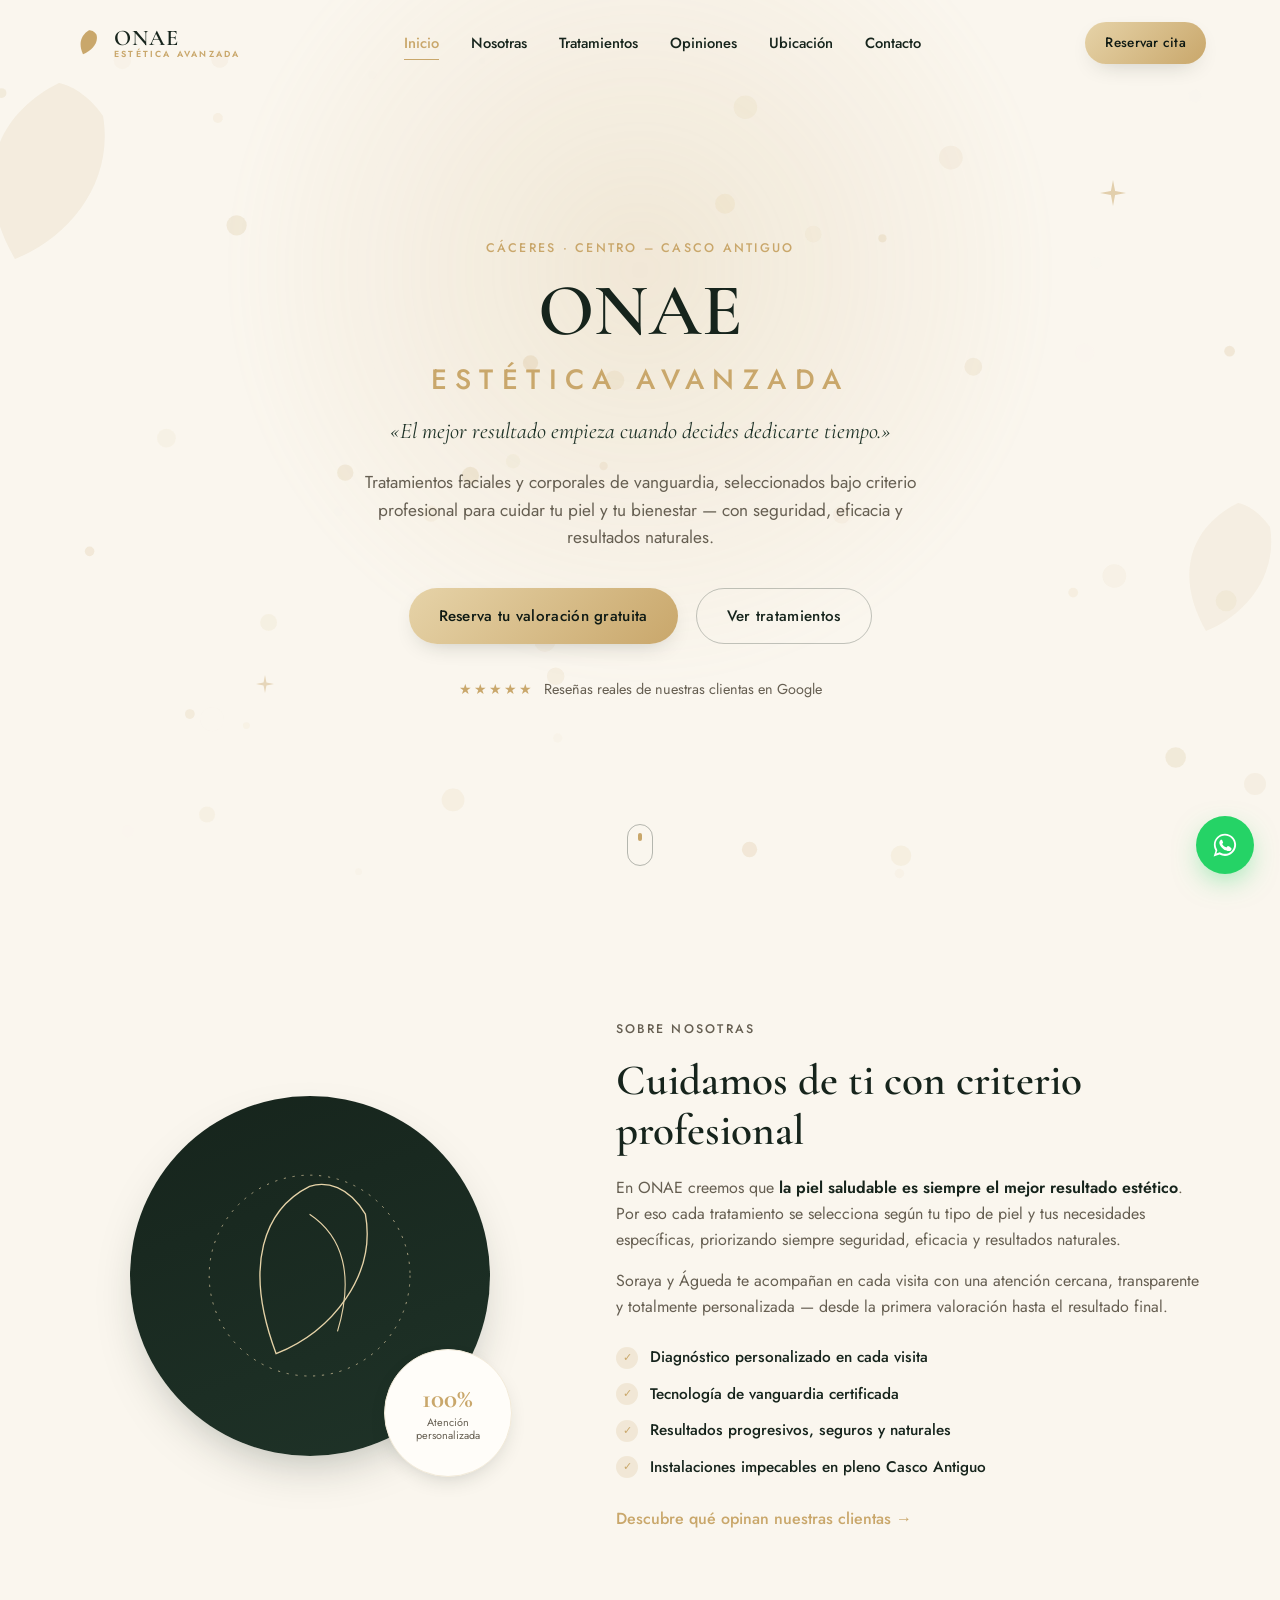
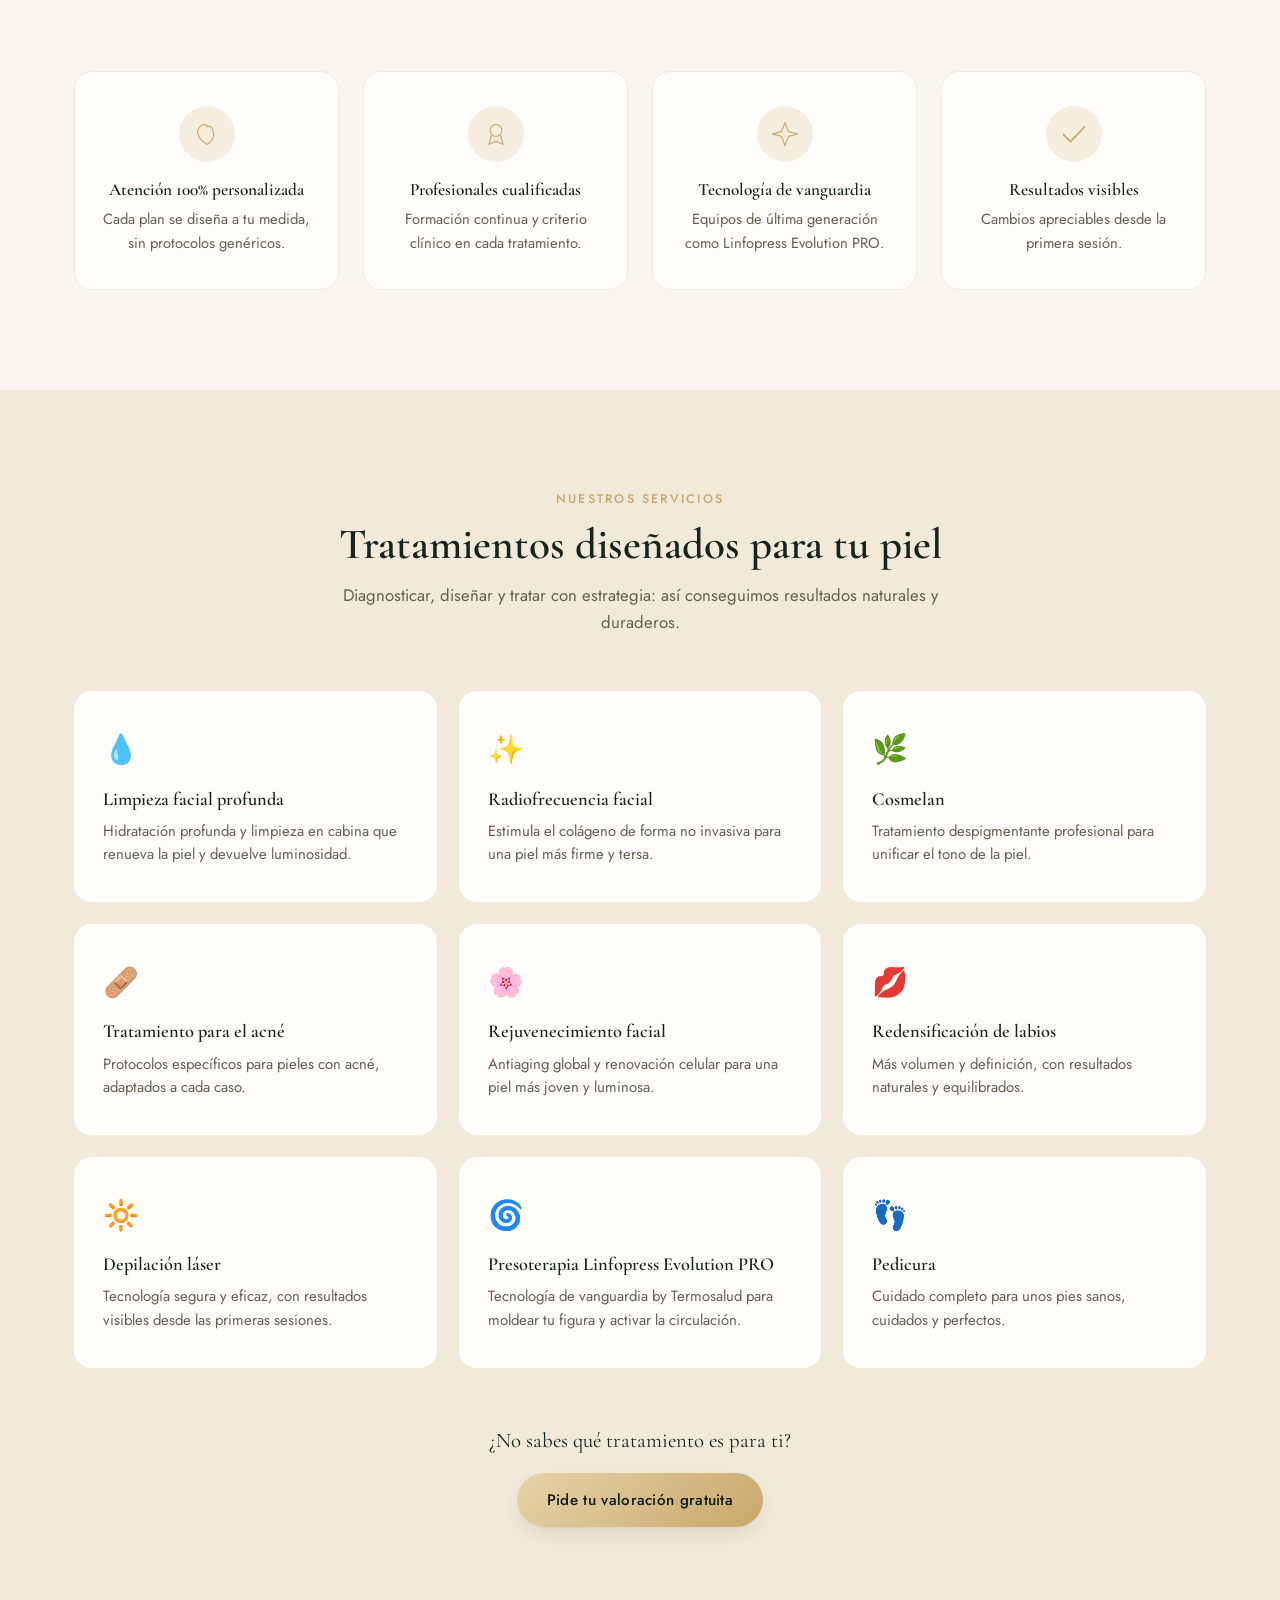
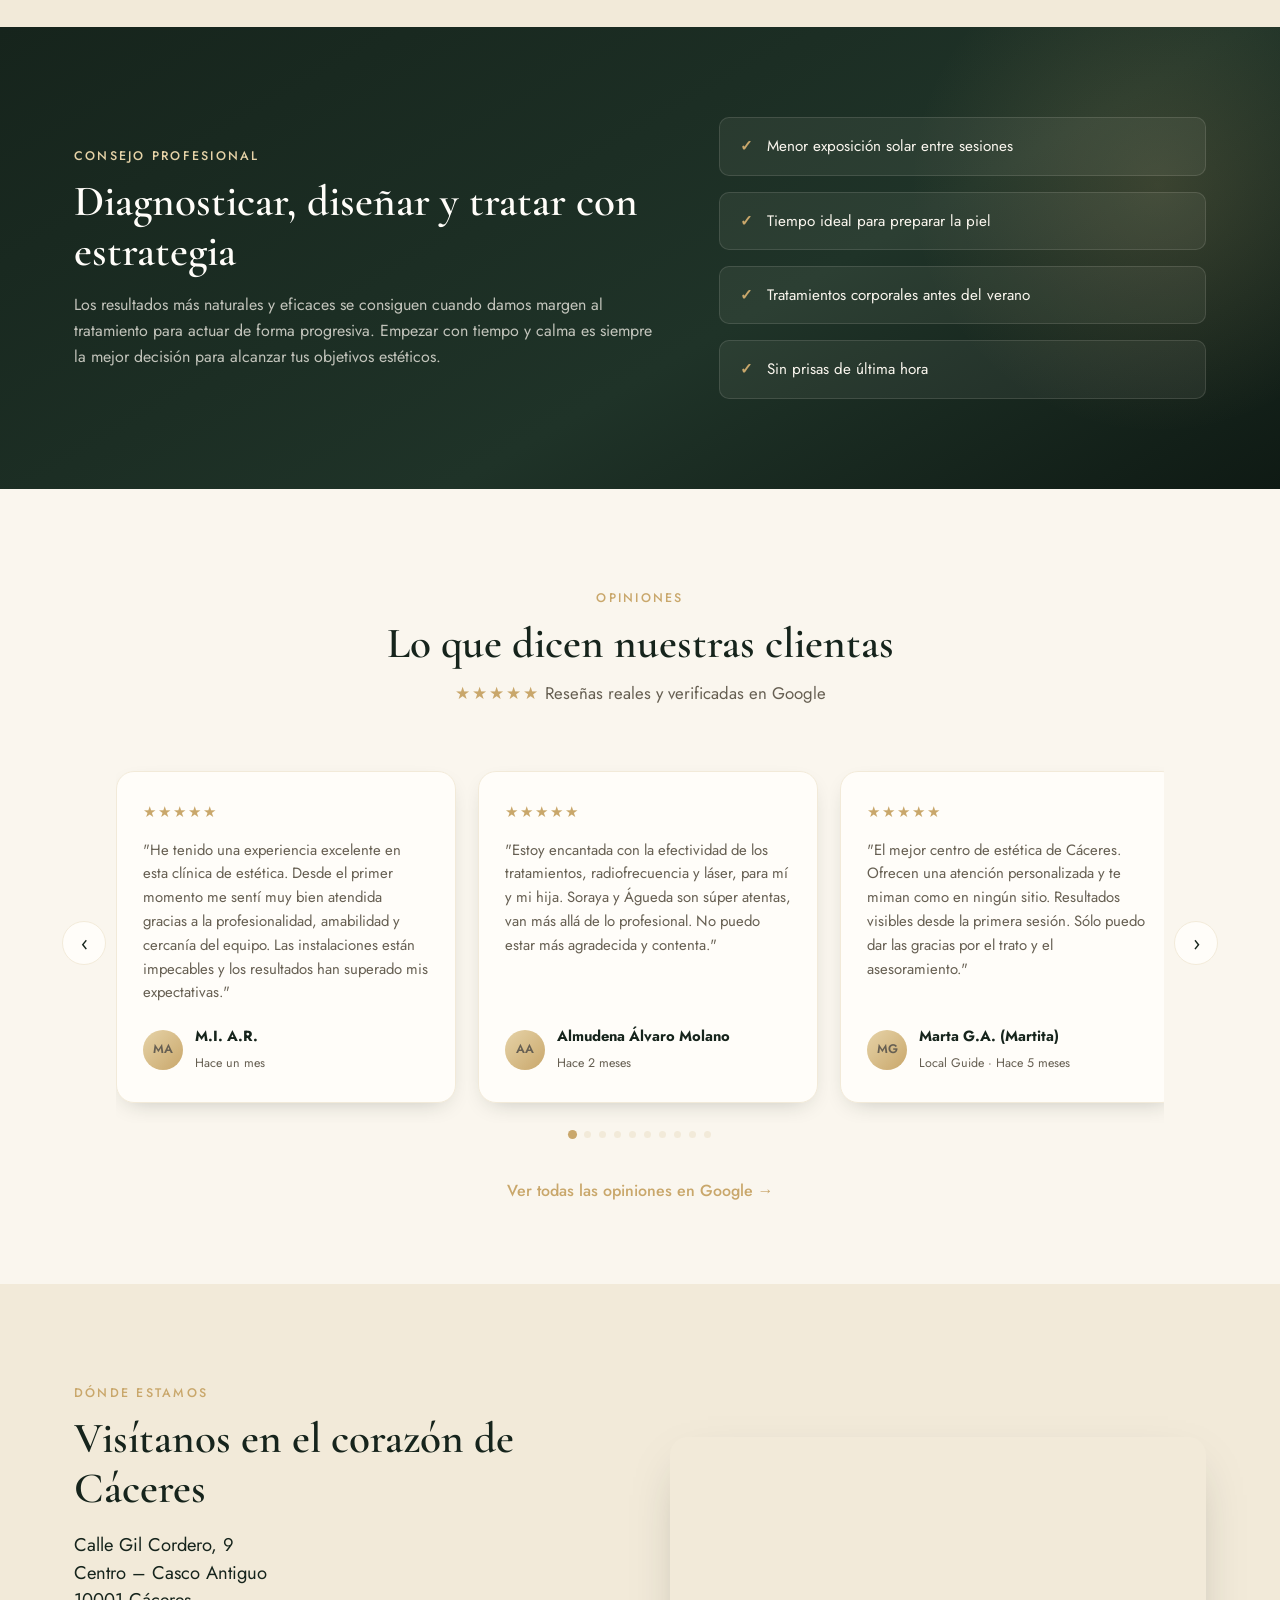
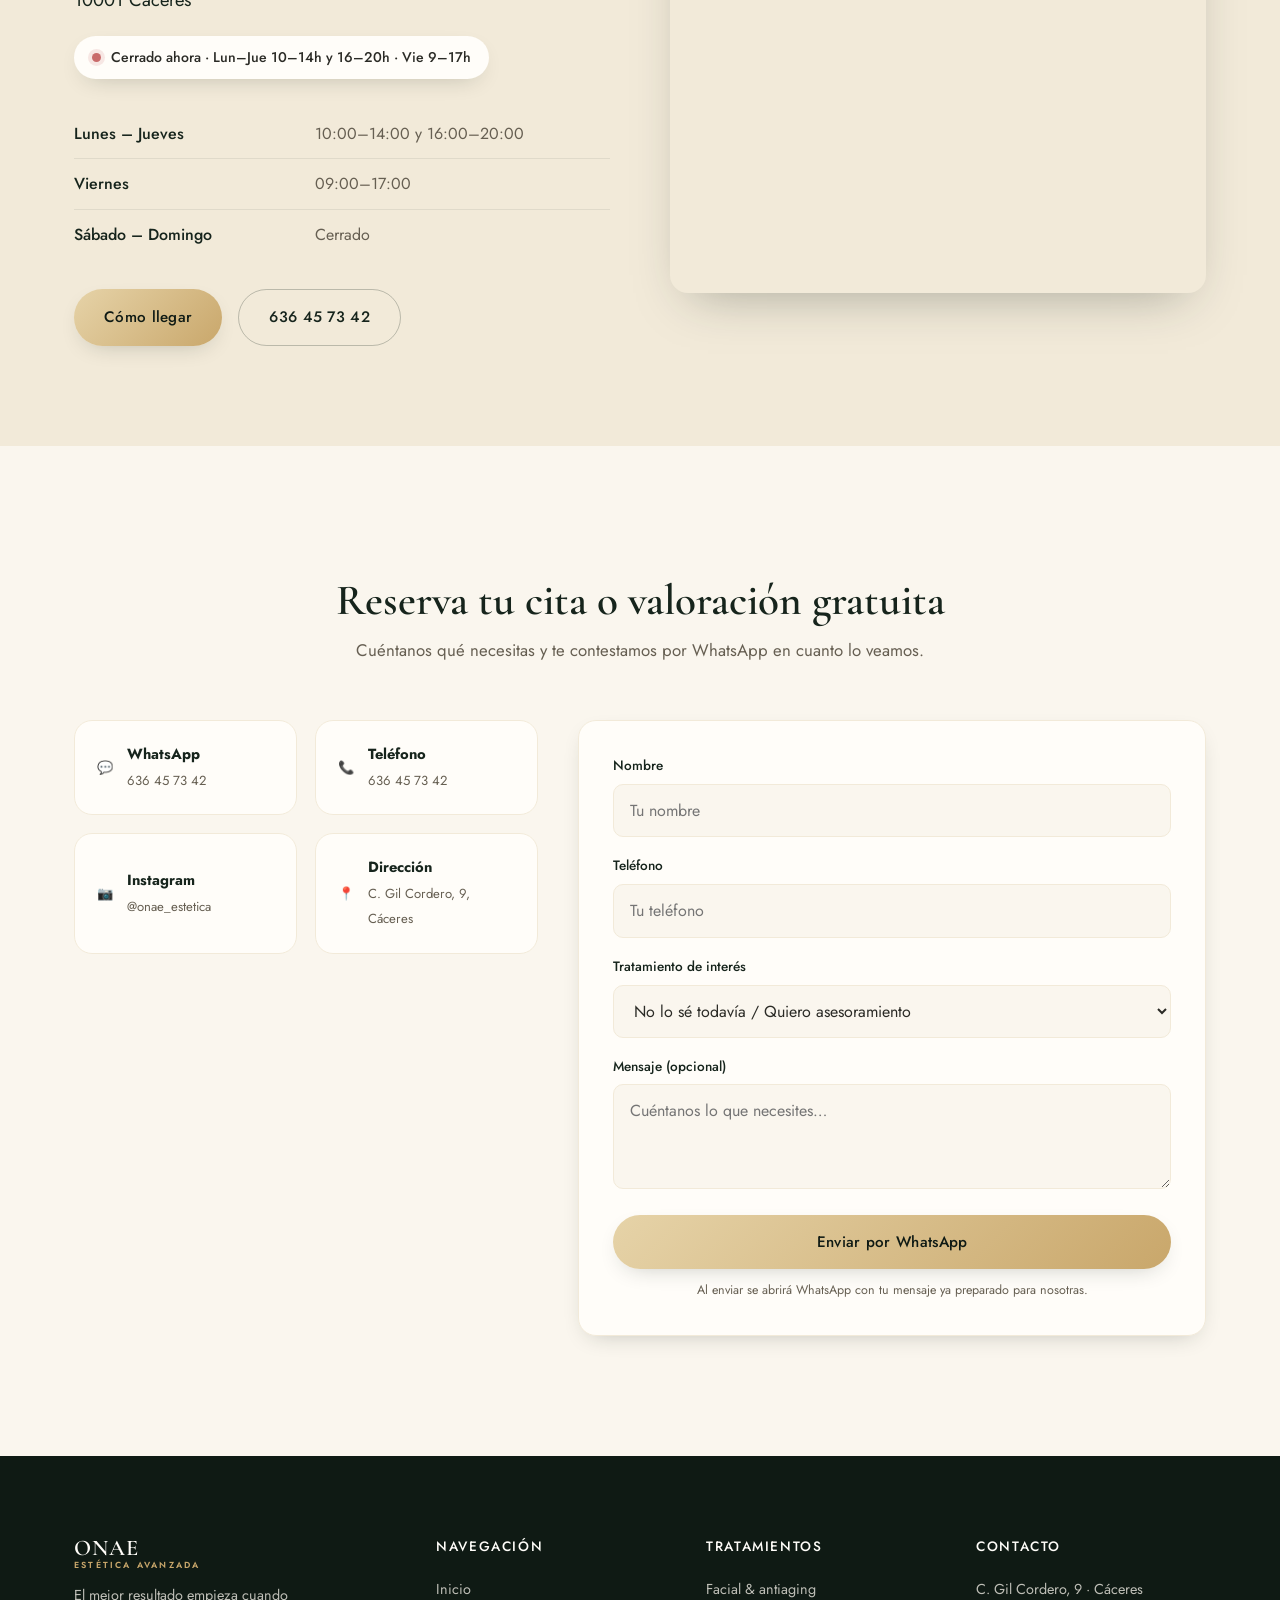
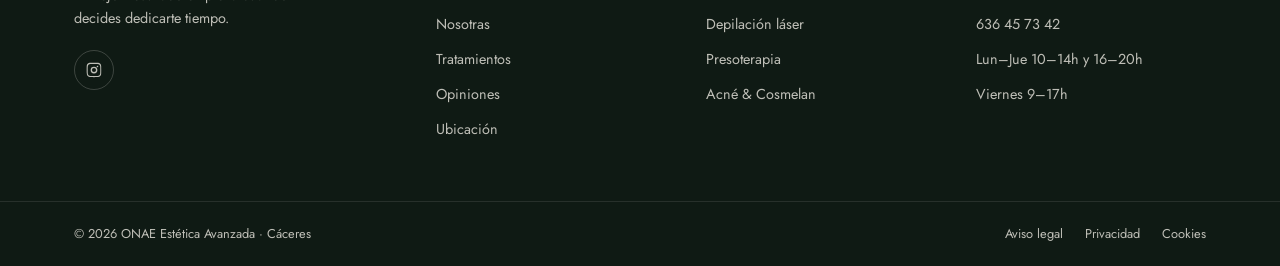
==== index.html @ fb3b12cd "Build ONAE Estética Avanzada website Single-page interactive site with animated botanical/particle b" ====
<!DOCTYPE html>
<html lang="es">
<head>
<meta charset="UTF-8">
<meta name="viewport" content="width=device-width, initial-scale=1.0">
<title>ONAE Estética Avanzada | Centro de Estética en Cáceres</title>
<meta name="description" content="Centro de estética avanzada en el Casco Antiguo de Cáceres. Limpieza facial, radiofrecuencia, depilación láser, presoterapia y tratamientos antiaging con atención 100% personalizada. Reserva tu valoración gratuita.">
<meta name="keywords" content="estética Cáceres, centro estética avanzada, depilación láser Cáceres, radiofrecuencia facial, tratamiento acné, presoterapia, Cosmelan, ONAE estética">
<meta name="author" content="ONAE Estética Avanzada">
<meta name="theme-color" content="#16241c">
<link rel="canonical" href="https://onae-estetica.example/">

<!-- Open Graph -->
<meta property="og:type" content="business.business">
<meta property="og:title" content="ONAE Estética Avanzada | Cáceres">
<meta property="og:description" content="El mejor resultado empieza cuando decides dedicarte tiempo. Tratamientos faciales y corporales de vanguardia en el corazón de Cáceres.">
<meta property="og:image" content="assets/og-image.svg">
<meta property="og:url" content="https://onae-estetica.example/">
<meta property="og:locale" content="es_ES">
<meta name="twitter:card" content="summary_large_image">
<meta name="twitter:title" content="ONAE Estética Avanzada | Cáceres">
<meta name="twitter:description" content="Tratamientos faciales y corporales de vanguardia con atención 100% personalizada.">
<meta name="twitter:image" content="assets/og-image.svg">

<!-- Favicon -->
<link rel="icon" type="image/svg+xml" href="assets/favicon.svg">
<link rel="apple-touch-icon" href="assets/favicon.svg">
<link rel="manifest" href="assets/site.webmanifest">

<!-- Fonts -->
<link rel="preconnect" href="https://fonts.googleapis.com">
<link rel="preconnect" href="https://fonts.gstatic.com" crossorigin>
<link href="https://fonts.googleapis.com/css2?family=Cormorant+Garamond:ital,wght@0,400;0,500;0,600;1,500&family=Jost:wght@300;400;500;600&display=swap" rel="stylesheet">

<link rel="stylesheet" href="css/style.css">

<!-- Structured data -->
<script type="application/ld+json">
{
  "@context": "https://schema.org",
  "@type": "BeautySalon",
  "name": "ONAE Estética Avanzada",
  "image": "assets/og-image.svg",
  "telephone": "+34636457342",
  "priceRange": "€€",
  "address": {
    "@type": "PostalAddress",
    "streetAddress": "Calle Gil Cordero, 9",
    "addressLocality": "Cáceres",
    "addressRegion": "Cáceres",
    "postalCode": "10001",
    "addressCountry": "ES"
  },
  "openingHoursSpecification": [
    {
      "@type": "OpeningHoursSpecification",
      "dayOfWeek": ["Monday", "Tuesday", "Wednesday", "Thursday"],
      "opens": "10:00",
      "closes": "14:00"
    },
    {
      "@type": "OpeningHoursSpecification",
      "dayOfWeek": ["Monday", "Tuesday", "Wednesday", "Thursday"],
      "opens": "16:00",
      "closes": "20:00"
    },
    {
      "@type": "OpeningHoursSpecification",
      "dayOfWeek": ["Friday"],
      "opens": "09:00",
      "closes": "17:00"
    }
  ],
  "sameAs": ["https://www.instagram.com/onae_estetica/"],
  "url": "https://onae-estetica.example/"
}
</script>
</head>
<body>

<!-- Animated background canvas (soft floating particles) -->
<canvas id="particle-canvas" aria-hidden="true"></canvas>

<!-- Decorative floating botanical shapes -->
<div class="botanical-layer" aria-hidden="true">
  <svg class="botanical leaf-1" viewBox="0 0 100 100"><path d="M50 5C20 20 10 50 30 85C55 75 75 50 70 20C63 10 55 6 50 5Z" /></svg>
  <svg class="botanical leaf-2" viewBox="0 0 100 100"><path d="M50 5C20 20 10 50 30 85C55 75 75 50 70 20C63 10 55 6 50 5Z" /></svg>
  <svg class="botanical spark-1" viewBox="0 0 100 100"><path d="M50 0 L58 42 L100 50 L58 58 L50 100 L42 58 L0 50 L42 42 Z" /></svg>
  <svg class="botanical leaf-3" viewBox="0 0 100 100"><path d="M50 5C20 20 10 50 30 85C55 75 75 50 70 20C63 10 55 6 50 5Z" /></svg>
  <svg class="botanical spark-2" viewBox="0 0 100 100"><path d="M50 0 L58 42 L100 50 L58 58 L50 100 L42 58 L0 50 L42 42 Z" /></svg>
</div>

<!-- ================= HEADER ================= -->
<header class="site-header" id="site-header">
  <div class="container header-inner">
    <a href="#inicio" class="logo">
      <span class="logo-mark" aria-hidden="true">
        <svg viewBox="0 0 40 40"><path d="M20 3C10 9 5 20 12 35C24 30 33 20 30 9C27 4 23 3 20 3Z"/></svg>
      </span>
      <span class="logo-text">ONAE<em>Estética Avanzada</em></span>
    </a>

    <nav class="main-nav" id="main-nav">
      <ul>
        <li><a href="#inicio" class="nav-link active">Inicio</a></li>
        <li><a href="#nosotras" class="nav-link">Nosotras</a></li>
        <li><a href="#tratamientos" class="nav-link">Tratamientos</a></li>
        <li><a href="#opiniones" class="nav-link">Opiniones</a></li>
        <li><a href="#ubicacion" class="nav-link">Ubicación</a></li>
        <li><a href="#contacto" class="nav-link">Contacto</a></li>
      </ul>
    </nav>

    <div class="header-actions">
      <a href="https://wa.me/34636457342?text=Hola%20ONAE%2C%20me%20gustar%C3%ADa%20reservar%20una%20valoraci%C3%B3n%20gratuita" class="btn btn-primary btn-small" target="_blank" rel="noopener">Reservar cita</a>
      <button class="nav-toggle" id="nav-toggle" aria-label="Abrir menú" aria-expanded="false" aria-controls="main-nav">
        <span></span><span></span><span></span>
      </button>
    </div>
  </div>
</header>

<main>
<!-- ================= HERO ================= -->
<section class="hero" id="inicio">
  <div class="hero-glow" aria-hidden="true"></div>
  <div class="container hero-inner">
    <p class="eyebrow reveal">Cáceres · Centro&nbsp;–&nbsp;Casco&nbsp;Antiguo</p>
    <h1 class="hero-title reveal">ONAE <span>Estética Avanzada</span></h1>
    <p class="hero-quote reveal">«El mejor resultado empieza cuando decides dedicarte tiempo.»</p>
    <p class="hero-text reveal">Tratamientos faciales y corporales de vanguardia, seleccionados bajo criterio profesional para cuidar tu piel y tu bienestar — con seguridad, eficacia y resultados naturales.</p>

    <div class="hero-actions reveal">
      <a href="https://wa.me/34636457342?text=Hola%20ONAE%2C%20me%20gustar%C3%ADa%20reservar%20una%20valoraci%C3%B3n%20gratuita" class="btn btn-primary" target="_blank" rel="noopener">
        Reserva tu valoración gratuita
      </a>
      <a href="#tratamientos" class="btn btn-ghost">Ver tratamientos</a>
    </div>

    <div class="hero-trust reveal">
      <span class="stars" aria-hidden="true">★★★★★</span>
      <span>Reseñas reales de nuestras clientas en Google</span>
    </div>
  </div>

  <a href="#nosotras" class="scroll-cue" aria-label="Bajar a la siguiente sección">
    <span></span>
  </a>
</section>

<!-- ================= ABOUT ================= -->
<section class="about" id="nosotras">
  <div class="container about-grid">
    <div class="about-visual reveal">
      <div class="about-frame">
        <svg viewBox="0 0 200 200" class="about-botanical" aria-hidden="true">
          <path d="M100 20 C60 40 40 90 70 170 C120 150 160 100 150 45 C135 20 115 15 100 20 Z" fill="none" stroke="currentColor" stroke-width="1.2"/>
          <path d="M100 45 C130 65 140 100 125 150" fill="none" stroke="currentColor" stroke-width="1"/>
          <circle cx="100" cy="100" r="90" fill="none" stroke="currentColor" stroke-width="0.6" stroke-dasharray="2 6"/>
        </svg>
        <div class="about-badge">
          <strong>100%</strong>
          <span>Atención<br>personalizada</span>
        </div>
      </div>
    </div>

    <div class="about-content">
      <p class="eyebrow reveal">Sobre nosotras</p>
      <h2 class="reveal">Cuidamos de ti con criterio profesional</h2>
      <p class="reveal">En ONAE creemos que <strong>la piel saludable es siempre el mejor resultado estético</strong>. Por eso cada tratamiento se selecciona según tu tipo de piel y tus necesidades específicas, priorizando siempre seguridad, eficacia y resultados naturales.</p>
      <p class="reveal">Soraya y Águeda te acompañan en cada visita con una atención cercana, transparente y totalmente personalizada — desde la primera valoración hasta el resultado final.</p>

      <ul class="feature-list reveal">
        <li><span class="feature-icon">✓</span> Diagnóstico personalizado en cada visita</li>
        <li><span class="feature-icon">✓</span> Tecnología de vanguardia certificada</li>
        <li><span class="feature-icon">✓</span> Resultados progresivos, seguros y naturales</li>
        <li><span class="feature-icon">✓</span> Instalaciones impecables en pleno Casco Antiguo</li>
      </ul>

      <a href="#opiniones" class="link-arrow reveal">Descubre qué opinan nuestras clientas →</a>
    </div>
  </div>
</section>

<!-- ================= WHY US ================= -->
<section class="why-us">
  <div class="container">
    <div class="why-grid">
      <div class="why-card reveal">
        <span class="why-icon"><svg viewBox="0 0 48 48"><path d="M24 42s-16-9.5-16-21.5C8 13.6 13.2 8 20 8c2.9 0 5.6 1.4 4 4 5.4-3.4 10.6 1 10.6 8.5C40 32.5 24 42 24 42Z" fill="none" stroke="currentColor" stroke-width="2"/></svg></span>
        <h3>Atención 100% personalizada</h3>
        <p>Cada plan se diseña a tu medida, sin protocolos genéricos.</p>
      </div>
      <div class="why-card reveal">
        <span class="why-icon"><svg viewBox="0 0 48 48"><circle cx="24" cy="18" r="10" fill="none" stroke="currentColor" stroke-width="2"/><path d="M16 26 12 42l12-6 12 6-4-16" fill="none" stroke="currentColor" stroke-width="2" stroke-linejoin="round"/></svg></span>
        <h3>Profesionales cualificadas</h3>
        <p>Formación continua y criterio clínico en cada tratamiento.</p>
      </div>
      <div class="why-card reveal">
        <span class="why-icon"><svg viewBox="0 0 48 48"><path d="M24 4 30 20 46 24 30 28 24 44 18 28 2 24 18 20Z" fill="none" stroke="currentColor" stroke-width="2" stroke-linejoin="round"/></svg></span>
        <h3>Tecnología de vanguardia</h3>
        <p>Equipos de última generación como Linfopress Evolution PRO.</p>
      </div>
      <div class="why-card reveal">
        <span class="why-icon"><svg viewBox="0 0 48 48"><path d="M6 25 18 37 42 12" fill="none" stroke="currentColor" stroke-width="3" stroke-linecap="round" stroke-linejoin="round"/></svg></span>
        <h3>Resultados visibles</h3>
        <p>Cambios apreciables desde la primera sesión.</p>
      </div>
    </div>
  </div>
</section>

<!-- ================= SERVICES ================= -->
<section class="services" id="tratamientos">
  <div class="container">
    <div class="section-head">
      <p class="eyebrow reveal">Nuestros servicios</p>
      <h2 class="reveal">Tratamientos diseñados para tu piel</h2>
      <p class="section-subtitle reveal">Diagnosticar, diseñar y tratar con estrategia: así conseguimos resultados naturales y duraderos.</p>
    </div>

    <div class="services-grid">
      <article class="service-card reveal">
        <span class="service-icon">💧</span>
        <h3>Limpieza facial profunda</h3>
        <p>Hidratación profunda y limpieza en cabina que renueva la piel y devuelve luminosidad.</p>
      </article>
      <article class="service-card reveal">
        <span class="service-icon">✨</span>
        <h3>Radiofrecuencia facial</h3>
        <p>Estimula el colágeno de forma no invasiva para una piel más firme y tersa.</p>
      </article>
      <article class="service-card reveal">
        <span class="service-icon">🌿</span>
        <h3>Cosmelan</h3>
        <p>Tratamiento despigmentante profesional para unificar el tono de la piel.</p>
      </article>
      <article class="service-card reveal">
        <span class="service-icon">🩹</span>
        <h3>Tratamiento para el acné</h3>
        <p>Protocolos específicos para pieles con acné, adaptados a cada caso.</p>
      </article>
      <article class="service-card reveal">
        <span class="service-icon">🌸</span>
        <h3>Rejuvenecimiento facial</h3>
        <p>Antiaging global y renovación celular para una piel más joven y luminosa.</p>
      </article>
      <article class="service-card reveal">
        <span class="service-icon">💋</span>
        <h3>Redensificación de labios</h3>
        <p>Más volumen y definición, con resultados naturales y equilibrados.</p>
      </article>
      <article class="service-card reveal">
        <span class="service-icon">🔆</span>
        <h3>Depilación láser</h3>
        <p>Tecnología segura y eficaz, con resultados visibles desde las primeras sesiones.</p>
      </article>
      <article class="service-card reveal">
        <span class="service-icon">🌀</span>
        <h3>Presoterapia Linfopress Evolution PRO</h3>
        <p>Tecnología de vanguardia by Termosalud para moldear tu figura y activar la circulación.</p>
      </article>
      <article class="service-card reveal">
        <span class="service-icon">👣</span>
        <h3>Pedicura</h3>
        <p>Cuidado completo para unos pies sanos, cuidados y perfectos.</p>
      </article>
    </div>

    <div class="services-cta reveal">
      <p>¿No sabes qué tratamiento es para ti?</p>
      <a href="https://wa.me/34636457342?text=Hola%20ONAE%2C%20no%20s%C3%A9%20qu%C3%A9%20tratamiento%20es%20para%20m%C3%AD%2C%20%C2%BFme%20pod%C3%A9is%20asesorar%3F" class="btn btn-primary" target="_blank" rel="noopener">Pide tu valoración gratuita</a>
    </div>
  </div>
</section>

<!-- ================= TIP BANNER ================= -->
<section class="tip-banner">
  <div class="container tip-inner reveal">
    <div class="tip-text">
      <p class="eyebrow">Consejo profesional</p>
      <h2>Diagnosticar, diseñar y tratar con estrategia</h2>
      <p>Los resultados más naturales y eficaces se consiguen cuando damos margen al tratamiento para actuar de forma progresiva. Empezar con tiempo y calma es siempre la mejor decisión para alcanzar tus objetivos estéticos.</p>
    </div>
    <ul class="tip-list">
      <li><span>✓</span> Menor exposición solar entre sesiones</li>
      <li><span>✓</span> Tiempo ideal para preparar la piel</li>
      <li><span>✓</span> Tratamientos corporales antes del verano</li>
      <li><span>✓</span> Sin prisas de última hora</li>
    </ul>
  </div>
</section>

<!-- ================= REVIEWS ================= -->
<section class="reviews" id="opiniones">
  <div class="container">
    <div class="section-head">
      <p class="eyebrow reveal">Opiniones</p>
      <h2 class="reveal">Lo que dicen nuestras clientas</h2>
      <p class="section-subtitle reveal">
        <span class="stars" aria-hidden="true">★★★★★</span>
        Reseñas reales y verificadas en Google
      </p>
    </div>
  </div>

  <div class="reviews-track-wrap reveal">
    <button class="review-nav prev" id="review-prev" aria-label="Reseña anterior">‹</button>
    <div class="reviews-track" id="reviews-track">

      <article class="review-card">
        <div class="review-stars" aria-hidden="true">★★★★★</div>
        <p class="review-text">"He tenido una experiencia excelente en esta clínica de estética. Desde el primer momento me sentí muy bien atendida gracias a la profesionalidad, amabilidad y cercanía del equipo. Las instalaciones están impecables y los resultados han superado mis expectativas."</p>
        <div class="review-author">
          <span class="avatar">MA</span>
          <div><strong>M.I. A.R.</strong><span>Hace un mes</span></div>
        </div>
      </article>

      <article class="review-card">
        <div class="review-stars" aria-hidden="true">★★★★★</div>
        <p class="review-text">"Estoy encantada con la efectividad de los tratamientos, radiofrecuencia y láser, para mí y mi hija. Soraya y Águeda son súper atentas, van más allá de lo profesional. No puedo estar más agradecida y contenta."</p>
        <div class="review-author">
          <span class="avatar">AA</span>
          <div><strong>Almudena Álvaro Molano</strong><span>Hace 2 meses</span></div>
        </div>
      </article>

      <article class="review-card">
        <div class="review-stars" aria-hidden="true">★★★★★</div>
        <p class="review-text">"El mejor centro de estética de Cáceres. Ofrecen una atención personalizada y te miman como en ningún sitio. Resultados visibles desde la primera sesión. Sólo puedo dar las gracias por el trato y el asesoramiento."</p>
        <div class="review-author">
          <span class="avatar">MG</span>
          <div><strong>Marta G.A. (Martita)</strong><span>Local Guide · Hace 5 meses</span></div>
        </div>
      </article>

      <article class="review-card">
        <div class="review-stars" aria-hidden="true">★★★★★</div>
        <p class="review-text">"Acudí para que me asesoraran en depilación láser y desde el principio estuve encantada. Ofrecen una consulta inicial personalizada donde resuelven todas las dudas. Se nota que son grandes profesionales y le ponen mucho cariño a su trabajo."</p>
        <div class="review-author">
          <span class="avatar">UM</span>
          <div><strong>Uxue Morales Rivera</strong><span>Hace 6 meses</span></div>
        </div>
      </article>

      <article class="review-card">
        <div class="review-stars" aria-hidden="true">★★★★★</div>
        <p class="review-text">"Me siento encantada de acudir a este centro, el trato y dedicación que ponen en cada uno de los tratamientos personalizados para que una se sienta mejor es de diez. Gracias chicas por la amabilidad y la confianza."</p>
        <div class="review-author">
          <span class="avatar">GL</span>
          <div><strong>Gema Lumbreras Salgado</strong><span>Hace 2 meses</span></div>
        </div>
      </article>

      <article class="review-card">
        <div class="review-stars" aria-hidden="true">★★★★★</div>
        <p class="review-text">"Súper contenta con Soraya y con Águeda. Acudí para estar súper guapa el día de mi boda y desde entonces no las he abandonado. Siempre me recomiendan lo mejor para mí y me explican todo súper bien. Todo es de 10."</p>
        <div class="review-author">
          <span class="avatar">MP</span>
          <div><strong>María Isabel Paz Ceballos</strong><span>Local Guide · Hace 5 meses</span></div>
        </div>
      </article>

      <article class="review-card">
        <div class="review-stars" aria-hidden="true">★★★★★</div>
        <p class="review-text">"Estoy recibiendo un servicio de depilación láser en pecho y axilas, llevo 3 sesiones y estoy muy contento con el resultado. La maquinaria que tiene el centro es buena y sus servicios excelentes."</p>
        <div class="review-author">
          <span class="avatar">AF</span>
          <div><strong>Alberto Fuente Mostaza</strong><span>Hace 7 meses</span></div>
        </div>
      </article>

      <article class="review-card">
        <div class="review-stars" aria-hidden="true">★★★★★</div>
        <p class="review-text">"Simpáticas, agradables, con ganas de trabajar y que te sientas bien. Podría seguir sin parar de decir lo buenas profesionales que son y lo efectivos que son sus tratamientos."</p>
        <div class="review-author">
          <span class="avatar">GI</span>
          <div><strong>Guillermo Iglesias</strong><span>Local Guide · Hace 5 meses</span></div>
        </div>
      </article>

      <article class="review-card">
        <div class="review-stars" aria-hidden="true">★★★★★</div>
        <p class="review-text">"He estado dos veces en la clínica y la experiencia ha sido magnífica, el trato es exquisito y las chicas son súper profesionales, se nota que están formadas en el sector. He quedado súper contento."</p>
        <div class="review-author">
          <span class="avatar">CN</span>
          <div><strong>Carlos Javier Nevado Alamillo</strong><span>Hace 9 meses</span></div>
        </div>
      </article>

      <article class="review-card">
        <div class="review-stars" aria-hidden="true">★★★★★</div>
        <p class="review-text">"Excelente servicio con una atención increíble desde el primer contacto. Estoy llevando un tratamiento a medio plazo y estoy muy contenta. Águeda y Soraya son espectaculares."</p>
        <div class="review-author">
          <span class="avatar">MJ</span>
          <div><strong>Mariel Jaramillo Mondragón</strong><span>Hace 4 meses</span></div>
        </div>
      </article>

    </div>
    <button class="review-nav next" id="review-next" aria-label="Siguiente reseña">›</button>
  </div>

  <div class="reviews-dots" id="reviews-dots"></div>

  <div class="reviews-footer reveal">
    <a href="https://www.google.com/maps/search/?api=1&query=ONAE+ESTETICA+AVANZADA+Cáceres" target="_blank" rel="noopener" class="link-arrow">Ver todas las opiniones en Google →</a>
  </div>
</section>

<!-- ================= LOCATION ================= -->
<section class="location" id="ubicacion">
  <div class="container location-grid">
    <div class="location-info reveal">
      <p class="eyebrow">Dónde estamos</p>
      <h2>Visítanos en el corazón de Cáceres</h2>
      <p class="location-address">
        Calle Gil Cordero, 9<br>
        Centro – Casco Antiguo<br>
        10001 Cáceres
      </p>

      <div class="status-badge" id="status-badge">
        <span class="status-dot" id="status-dot"></span>
        <span id="status-text">Comprobando horario…</span>
      </div>

      <table class="hours-table">
        <tbody>
          <tr><th>Lunes – Jueves</th><td>10:00–14:00 y 16:00–20:00</td></tr>
          <tr><th>Viernes</th><td>09:00–17:00</td></tr>
          <tr><th>Sábado – Domingo</th><td>Cerrado</td></tr>
        </tbody>
      </table>

      <div class="location-actions">
        <a href="https://www.google.com/maps/dir/?api=1&destination=Calle+Gil+Cordero+9+Centro-Casco+Antiguo+10001+Caceres" target="_blank" rel="noopener" class="btn btn-primary">Cómo llegar</a>
        <a href="tel:+34636457342" class="btn btn-ghost">636 45 73 42</a>
      </div>
    </div>

    <div class="location-map reveal">
      <iframe
        title="Mapa de ONAE Estética Avanzada"
        src="https://www.google.com/maps?q=Calle+Gil+Cordero+9+Centro-Casco+Antiguo+10001+Caceres&output=embed"
        loading="lazy"
        referrerpolicy="no-referrer-when-downgrade">
      </iframe>
    </div>
  </div>
</section>

<!-- ================= CONTACT ================= -->
<section class="contact" id="contacto">
  <div class="container">
    <div class="section-head">
      <p class="eyebrow reveal">Contacto</p>
      <h2 class="reveal">Reserva tu cita o valoración gratuita</h2>
      <p class="section-subtitle reveal">Cuéntanos qué necesitas y te contestamos por WhatsApp en cuanto lo veamos.</p>
    </div>

    <div class="contact-grid">
      <div class="contact-cards reveal">
        <a href="https://wa.me/34636457342" target="_blank" rel="noopener" class="contact-card">
          <span class="contact-icon">💬</span>
          <div><strong>WhatsApp</strong><span>636 45 73 42</span></div>
        </a>
        <a href="tel:+34636457342" class="contact-card">
          <span class="contact-icon">📞</span>
          <div><strong>Teléfono</strong><span>636 45 73 42</span></div>
        </a>
        <a href="https://www.instagram.com/onae_estetica/" target="_blank" rel="noopener" class="contact-card">
          <span class="contact-icon">📷</span>
          <div><strong>Instagram</strong><span>@onae_estetica</span></div>
        </a>
        <a href="https://www.google.com/maps/dir/?api=1&destination=Calle+Gil+Cordero+9+Centro-Casco+Antiguo+10001+Caceres" target="_blank" rel="noopener" class="contact-card">
          <span class="contact-icon">📍</span>
          <div><strong>Dirección</strong><span>C. Gil Cordero, 9, Cáceres</span></div>
        </a>
      </div>

      <form class="contact-form reveal" id="contact-form">
        <div class="form-row">
          <label for="f-name">Nombre</label>
          <input type="text" id="f-name" name="name" required placeholder="Tu nombre">
        </div>
        <div class="form-row">
          <label for="f-phone">Teléfono</label>
          <input type="tel" id="f-phone" name="phone" required placeholder="Tu teléfono">
        </div>
        <div class="form-row">
          <label for="f-service">Tratamiento de interés</label>
          <select id="f-service" name="service">
            <option value="No lo sé todavía / Quiero asesoramiento">No lo sé todavía / Quiero asesoramiento</option>
            <option>Limpieza facial profunda</option>
            <option>Radiofrecuencia facial</option>
            <option>Cosmelan</option>
            <option>Tratamiento para el acné</option>
            <option>Rejuvenecimiento facial</option>
            <option>Redensificación de labios</option>
            <option>Depilación láser</option>
            <option>Presoterapia Linfopress</option>
            <option>Pedicura</option>
          </select>
        </div>
        <div class="form-row">
          <label for="f-message">Mensaje (opcional)</label>
          <textarea id="f-message" name="message" rows="3" placeholder="Cuéntanos lo que necesites…"></textarea>
        </div>
        <button type="submit" class="btn btn-primary btn-full">Enviar por WhatsApp</button>
        <p class="form-hint">Al enviar se abrirá WhatsApp con tu mensaje ya preparado para nosotras.</p>
      </form>
    </div>
  </div>
</section>
</main>

<!-- ================= FOOTER ================= -->
<footer class="site-footer">
  <div class="container footer-grid">
    <div class="footer-brand">
      <span class="logo-text">ONAE<em>Estética Avanzada</em></span>
      <p>El mejor resultado empieza cuando decides dedicarte tiempo.</p>
      <a href="https://www.instagram.com/onae_estetica/" target="_blank" rel="noopener" class="social-icon" aria-label="Instagram de ONAE Estética Avanzada">
        <svg viewBox="0 0 24 24"><path d="M12 2.2c3.2 0 3.6 0 4.9.07 1.2.06 2.4.28 3.4 1.28s1.2 2.2 1.28 3.4c.06 1.3.07 1.7.07 4.9s0 3.6-.07 4.9c-.06 1.2-.28 2.4-1.28 3.4s-2.2 1.2-3.4 1.28c-1.3.06-1.7.07-4.9.07s-3.6 0-4.9-.07c-1.2-.06-2.4-.28-3.4-1.28s-1.2-2.2-1.28-3.4C2.2 15.6 2.2 15.2 2.2 12s0-3.6.07-4.9c.06-1.2.28-2.4 1.28-3.4S5.75 2.5 6.95 2.42C8.25 2.36 8.65 2.2 12 2.2Zm0 1.8c-3.15 0-3.52 0-4.76.07-1 .05-1.9.23-2.6.93-.7.7-.88 1.6-.93 2.6C3.64 8.84 3.64 9.2 3.64 12s0 3.16.07 4.4c.05 1 .23 1.9.93 2.6.7.7 1.6.88 2.6.93 1.24.07 1.6.07 4.76.07s3.52 0 4.76-.07c1-.05 1.9-.23 2.6-.93.7-.7.88-1.6.93-2.6.07-1.24.07-1.6.07-4.4s0-3.16-.07-4.4c-.05-1-.23-1.9-.93-2.6-.7-.7-1.6-.88-2.6-.93C15.52 4 15.15 4 12 4Zm0 3.5a4.5 4.5 0 1 1 0 9 4.5 4.5 0 0 1 0-9Zm0 1.8a2.7 2.7 0 1 0 0 5.4 2.7 2.7 0 0 0 0-5.4Zm5.7-2a1.05 1.05 0 1 1-2.1 0 1.05 1.05 0 0 1 2.1 0Z"/></svg>
      </a>
    </div>

    <nav class="footer-col">
      <h4>Navegación</h4>
      <ul>
        <li><a href="#inicio">Inicio</a></li>
        <li><a href="#nosotras">Nosotras</a></li>
        <li><a href="#tratamientos">Tratamientos</a></li>
        <li><a href="#opiniones">Opiniones</a></li>
        <li><a href="#ubicacion">Ubicación</a></li>
      </ul>
    </nav>

    <div class="footer-col">
      <h4>Tratamientos</h4>
      <ul>
        <li><a href="#tratamientos">Facial &amp; antiaging</a></li>
        <li><a href="#tratamientos">Depilación láser</a></li>
        <li><a href="#tratamientos">Presoterapia</a></li>
        <li><a href="#tratamientos">Acné &amp; Cosmelan</a></li>
      </ul>
    </div>

    <div class="footer-col">
      <h4>Contacto</h4>
      <ul>
        <li>C. Gil Cordero, 9 · Cáceres</li>
        <li><a href="tel:+34636457342">636 45 73 42</a></li>
        <li>Lun–Jue 10–14h y 16–20h</li>
        <li>Viernes 9–17h</li>
      </ul>
    </div>
  </div>

  <div class="footer-bottom">
    <div class="container footer-bottom-inner">
      <p>© <span id="year"></span> ONAE Estética Avanzada · Cáceres</p>
      <div class="footer-legal">
        <a href="legal.html#aviso-legal">Aviso legal</a>
        <a href="legal.html#privacidad">Privacidad</a>
        <a href="legal.html#cookies">Cookies</a>
      </div>
    </div>
  </div>
</footer>

<!-- Floating actions -->
<a href="https://wa.me/34636457342?text=Hola%20ONAE%2C%20me%20gustar%C3%ADa%20reservar%20una%20cita" target="_blank" rel="noopener" class="whatsapp-fab" aria-label="Escríbenos por WhatsApp">
  <svg viewBox="0 0 32 32"><path d="M16 3C9 3 3.3 8.7 3.3 15.7c0 2.5.7 4.8 1.9 6.8L3 29l6.7-2.1c1.9 1 4 1.6 6.3 1.6 7 0 12.7-5.7 12.7-12.7S23 3 16 3Zm0 23.1c-2 0-3.9-.5-5.5-1.5l-.4-.2-4 1.2 1.2-3.9-.3-.4a10.4 10.4 0 0 1-1.7-5.6c0-5.8 4.7-10.5 10.6-10.5s10.6 4.7 10.6 10.5S21.8 26.1 16 26.1Zm5.8-7.9c-.3-.2-1.9-.9-2.2-1s-.5-.2-.7.2-.8 1-1 1.2-.4.2-.7.1a8.6 8.6 0 0 1-4.3-3.7c-.3-.5.3-.5.9-1.6.1-.2 0-.4 0-.5s-.7-1.7-1-2.3c-.2-.6-.5-.5-.7-.5h-.6c-.2 0-.5.1-.8.4a3.8 3.8 0 0 0-1.2 2.9c0 1.7 1.2 3.3 1.4 3.6.2.2 2.4 3.7 5.9 5.1.8.3 1.5.5 2 .7.8.2 1.6.2 2.2.1.7-.1 2-.8 2.2-1.6.3-.8.3-1.5.2-1.6-.1-.2-.3-.2-.6-.4Z"/></svg>
</a>

<button class="back-to-top" id="back-to-top" aria-label="Volver arriba">↑</button>

<script src="js/main.js"></script>
</body>
</html>
---- css/style.css ----
/* ============================================================
   ONAE ESTÉTICA AVANZADA — stylesheet
   ============================================================ */

:root {
  --dark: #16241c;
  --dark-2: #1f3328;
  --dark-3: #0f1a14;
  --gold: #c9a76b;
  --gold-light: #e6d3a8;
  --gold-soft: rgba(201, 167, 107, 0.18);
  --cream: #faf6ee;
  --cream-2: #f2ead9;
  --white: #fffdf9;
  --text: #2b2b26;
  --text-soft: #665f52;
  --shadow: 0 20px 50px -20px rgba(22, 36, 28, 0.35);
  --shadow-sm: 0 8px 24px -12px rgba(22, 36, 28, 0.3);
  --radius: 18px;
  --radius-sm: 10px;
  --font-head: 'Cormorant Garamond', 'Georgia', serif;
  --font-body: 'Jost', 'Segoe UI', sans-serif;
  --ease: cubic-bezier(.22, 1, .36, 1);
}

* { margin: 0; padding: 0; box-sizing: border-box; }

html {
  scroll-behavior: smooth;
  font-size: 16px;
  overflow-x: hidden;
}

body {
  font-family: var(--font-body);
  color: var(--text);
  background: var(--cream);
  line-height: 1.6;
  overflow-x: hidden;
  -webkit-font-smoothing: antialiased;
}

img, svg { display: block; max-width: 100%; }
a { color: inherit; text-decoration: none; }
ul { list-style: none; }
button { font: inherit; cursor: pointer; border: none; background: none; color: inherit; }
input, select, textarea { font: inherit; }

.container {
  width: 100%;
  max-width: 1180px;
  margin: 0 auto;
  padding: 0 24px;
  position: relative;
}

h1, h2, h3 { font-family: var(--font-head); font-weight: 600; color: var(--dark); line-height: 1.15; }
h2 { font-size: clamp(1.9rem, 4vw, 2.7rem); }
h3 { font-size: 1.3rem; }

.eyebrow {
  font-family: var(--font-body);
  text-transform: uppercase;
  letter-spacing: 0.18em;
  font-size: 0.78rem;
  color: var(--gold);
  font-weight: 500;
  margin-bottom: 10px;
}

section { position: relative; z-index: 1; }

.section-head { max-width: 640px; margin: 0 auto 56px; text-align: center; }
.section-subtitle { color: var(--text-soft); margin-top: 12px; font-size: 1.05rem; }

/* ============ scroll reveal ============ */
.reveal {
  opacity: 0;
  transform: translateY(28px);
  transition: opacity .8s var(--ease), transform .8s var(--ease);
}
.reveal.in-view { opacity: 1; transform: translateY(0); }

@media (prefers-reduced-motion: reduce) {
  html { scroll-behavior: auto; }
  .reveal { opacity: 1; transform: none; transition: none; }
  * { animation-duration: 0.001ms !important; animation-iteration-count: 1 !important; transition-duration: 0.001ms !important; }
}

/* ============ buttons ============ */
.btn {
  display: inline-flex;
  align-items: center;
  justify-content: center;
  gap: 8px;
  padding: 15px 30px;
  border-radius: 100px;
  font-size: 0.95rem;
  font-weight: 500;
  letter-spacing: 0.02em;
  transition: transform .35s var(--ease), box-shadow .35s var(--ease), background .35s var(--ease), color .35s var(--ease);
  white-space: nowrap;
}
.btn-primary {
  background: linear-gradient(135deg, var(--gold-light), var(--gold));
  color: var(--dark-3);
  box-shadow: var(--shadow-sm);
}
.btn-primary:hover { transform: translateY(-3px); box-shadow: 0 16px 30px -10px rgba(201,167,107,.55); }
.btn-ghost {
  background: transparent;
  color: var(--dark);
  border: 1.5px solid rgba(22,36,28,.25);
}
.btn-ghost:hover { border-color: var(--gold); background: var(--gold-soft); transform: translateY(-3px); }
.btn-small { padding: 10px 20px; font-size: 0.85rem; }
.btn-full { width: 100%; }

/* ============ background particle canvas ============ */
#particle-canvas {
  position: fixed;
  inset: 0;
  width: 100%;
  height: 100%;
  z-index: 0;
  pointer-events: none;
  opacity: 0.7;
}

/* ============ botanical decorations ============ */
.botanical-layer {
  position: absolute;
  inset: 0;
  height: 100%;
  overflow: hidden;
  pointer-events: none;
  z-index: 0;
}
.botanical {
  position: absolute;
  fill: var(--gold);
  opacity: 0.12;
}
.leaf-1 { width: 220px; top: 8%; left: -4%; animation: sway 14s ease-in-out infinite; }
.leaf-2 { width: 160px; top: 55%; right: -3%; opacity: .09; animation: sway 18s ease-in-out infinite reverse; }
.leaf-3 { width: 140px; top: 120vh; left: 4%; opacity: .1; animation: sway 16s ease-in-out infinite; }
.spark-1 { width: 26px; top: 20%; right: 12%; opacity: .5; animation: twinkle 5s ease-in-out infinite; }
.spark-2 { width: 18px; top: 75vh; left: 20%; opacity: .4; animation: twinkle 6.5s ease-in-out infinite 1s; }

@keyframes sway {
  0%, 100% { transform: rotate(-6deg) translateY(0); }
  50% { transform: rotate(4deg) translateY(-22px); }
}
@keyframes twinkle {
  0%, 100% { opacity: .15; transform: scale(0.85) rotate(0deg); }
  50% { opacity: .7; transform: scale(1.15) rotate(25deg); }
}

/* ============ header ============ */
.site-header {
  position: fixed;
  top: 0; left: 0; right: 0;
  z-index: 100;
  padding: 22px 0;
  transition: padding .4s var(--ease), background .4s var(--ease), box-shadow .4s var(--ease);
}
.site-header.scrolled {
  padding: 12px 0;
  background: rgba(250, 246, 238, 0.85);
  backdrop-filter: blur(14px) saturate(1.4);
  box-shadow: 0 4px 30px -10px rgba(22,36,28,.15);
}
.header-inner { display: flex; align-items: center; justify-content: space-between; gap: 20px; }

.logo { display: flex; align-items: center; gap: 10px; }
.logo-mark { width: 30px; height: 30px; color: var(--gold); }
.logo-mark svg { fill: currentColor; }
.logo-text {
  font-family: var(--font-head);
  font-size: 1.4rem;
  font-weight: 600;
  letter-spacing: .04em;
  color: var(--dark);
  display: flex;
  flex-direction: column;
  line-height: 1.1;
}
.logo-text em {
  font-style: normal;
  font-family: var(--font-body);
  font-size: 0.55rem;
  letter-spacing: .25em;
  text-transform: uppercase;
  color: var(--gold);
}

.main-nav ul { display: flex; gap: 32px; }
.nav-link {
  font-size: 0.92rem;
  font-weight: 500;
  color: var(--dark);
  position: relative;
  padding: 4px 0;
}
.nav-link::after {
  content: "";
  position: absolute;
  left: 0; bottom: -2px;
  width: 0; height: 1.5px;
  background: var(--gold);
  transition: width .3s var(--ease);
}
.nav-link:hover::after, .nav-link.active::after { width: 100%; }
.nav-link.active { color: var(--gold); }

.header-actions { display: flex; align-items: center; gap: 16px; position: relative; z-index: 101; }

.nav-toggle {
  display: none;
  flex-direction: column;
  justify-content: center;
  gap: 5px;
  width: 34px; height: 34px;
}
.nav-toggle span { display: block; width: 100%; height: 2px; background: var(--dark); transition: transform .35s var(--ease), opacity .35s var(--ease); }
.nav-toggle.open span:nth-child(1) { transform: translateY(7px) rotate(45deg); }
.nav-toggle.open span:nth-child(2) { opacity: 0; }
.nav-toggle.open span:nth-child(3) { transform: translateY(-7px) rotate(-45deg); }

/* ============ hero ============ */
.hero {
  min-height: 100vh;
  display: flex;
  align-items: center;
  position: relative;
  padding: 140px 0 100px;
  overflow: hidden;
}
.hero-glow {
  position: absolute;
  top: -20%;
  left: 50%;
  transform: translateX(-50%);
  width: 900px; height: 900px;
  background: radial-gradient(circle, var(--gold-soft) 0%, transparent 65%);
  filter: blur(10px);
  z-index: 0;
  animation: pulse-glow 10s ease-in-out infinite;
}
@keyframes pulse-glow {
  0%, 100% { opacity: .8; transform: translateX(-50%) scale(1); }
  50% { opacity: 1; transform: translateX(-50%) scale(1.08); }
}
.hero-inner { text-align: center; max-width: 780px; margin: 0 auto; }
.hero-title {
  font-size: clamp(2.6rem, 7vw, 4.6rem);
  margin-bottom: 18px;
  letter-spacing: .01em;
}
.hero-title span { display: block; font-size: 0.38em; letter-spacing: .3em; text-transform: uppercase; color: var(--gold); font-family: var(--font-body); font-weight: 500; margin-top: 10px; }
.hero-quote {
  font-family: var(--font-head);
  font-style: italic;
  font-size: 1.4rem;
  color: var(--dark-2);
  margin-bottom: 20px;
}
.hero-text { color: var(--text-soft); font-size: 1.08rem; max-width: 560px; margin: 0 auto 36px; }
.hero-actions { display: flex; gap: 18px; justify-content: center; flex-wrap: wrap; margin-bottom: 34px; }
.hero-trust { display: flex; align-items: center; justify-content: center; gap: 10px; font-size: 0.9rem; color: var(--text-soft); }
.stars { color: var(--gold); letter-spacing: 2px; }

.scroll-cue {
  position: absolute;
  bottom: 34px; left: 50%;
  transform: translateX(-50%);
  width: 26px; height: 42px;
  border: 1.5px solid rgba(22,36,28,.3);
  border-radius: 20px;
}
.scroll-cue span {
  position: absolute;
  top: 8px; left: 50%;
  width: 4px; height: 8px;
  background: var(--gold);
  border-radius: 3px;
  transform: translateX(-50%);
  animation: scroll-dot 1.8s ease-in-out infinite;
}
@keyframes scroll-dot {
  0% { opacity: 1; top: 8px; }
  70% { opacity: 0; top: 22px; }
  100% { opacity: 0; top: 8px; }
}

/* ============ about ============ */
.about { padding: 120px 0; }
.about-grid { display: grid; grid-template-columns: 0.8fr 1fr; gap: 70px; align-items: center; }
.about-visual { display: flex; justify-content: center; }
.about-frame {
  position: relative;
  width: min(360px, 100%);
  aspect-ratio: 1;
  border-radius: 50%;
  background: linear-gradient(160deg, var(--dark), var(--dark-2));
  display: flex;
  align-items: center;
  justify-content: center;
  box-shadow: var(--shadow);
}
.about-botanical { width: 62%; color: var(--gold-light); animation: rotate-slow 40s linear infinite; }
@keyframes rotate-slow { to { transform: rotate(360deg); } }
.about-badge {
  position: absolute;
  bottom: -6%; right: -6%;
  background: var(--white);
  border-radius: 50%;
  width: 128px; height: 128px;
  display: flex; flex-direction: column; align-items: center; justify-content: center;
  text-align: center;
  box-shadow: var(--shadow-sm);
  border: 1px solid var(--cream-2);
}
.about-badge strong { font-family: var(--font-head); font-size: 1.7rem; color: var(--gold); line-height: 1; }
.about-badge span { font-size: 0.68rem; color: var(--text-soft); margin-top: 4px; line-height: 1.2; }

.about-content h2 { margin-bottom: 20px; }
.about-content p { margin-bottom: 16px; color: var(--text-soft); }
.about-content p strong { color: var(--dark); font-weight: 600; }

.feature-list { margin: 26px 0; display: flex; flex-direction: column; gap: 12px; }
.feature-list li { display: flex; align-items: center; gap: 12px; color: var(--dark); font-weight: 500; font-size: 0.96rem; }
.feature-icon {
  width: 22px; height: 22px; flex-shrink: 0;
  display: flex; align-items: center; justify-content: center;
  background: var(--gold-soft); color: var(--gold);
  border-radius: 50%; font-size: 0.7rem;
}

.link-arrow { color: var(--gold); font-weight: 500; display: inline-block; transition: transform .3s var(--ease); }
.link-arrow:hover { transform: translateX(6px); }

/* ============ why us ============ */
.why-us { padding: 20px 0 100px; }
.why-grid { display: grid; grid-template-columns: repeat(4, 1fr); gap: 24px; }
.why-card {
  background: var(--white);
  border: 1px solid var(--cream-2);
  border-radius: var(--radius);
  padding: 34px 26px;
  text-align: center;
  transition: transform .4s var(--ease), box-shadow .4s var(--ease);
}
.why-card:hover { transform: translateY(-8px); box-shadow: var(--shadow); }
.why-icon {
  width: 56px; height: 56px;
  margin: 0 auto 18px;
  color: var(--gold);
  display: flex; align-items: center; justify-content: center;
  background: var(--gold-soft);
  border-radius: 50%;
}
.why-icon svg { width: 28px; height: 28px; }
.why-card h3 { font-size: 1.08rem; margin-bottom: 8px; }
.why-card p { color: var(--text-soft); font-size: 0.92rem; }

/* ============ services ============ */
.services { padding: 100px 0; background: var(--cream-2); position: relative; }
.services-grid { display: grid; grid-template-columns: repeat(3, 1fr); gap: 22px; }
.service-card {
  background: var(--white);
  border-radius: var(--radius);
  padding: 34px 28px;
  transition: transform .4s var(--ease), box-shadow .4s var(--ease), background .4s var(--ease);
  border: 1px solid transparent;
}
.service-card:hover {
  transform: translateY(-6px);
  box-shadow: var(--shadow);
  border-color: var(--gold-soft);
}
.service-icon { font-size: 1.8rem; display: inline-block; margin-bottom: 16px; }
.service-card h3 { font-size: 1.15rem; margin-bottom: 10px; }
.service-card p { color: var(--text-soft); font-size: 0.93rem; }

.services-cta {
  margin-top: 56px;
  text-align: center;
  display: flex; flex-direction: column; align-items: center; gap: 16px;
}
.services-cta p { font-family: var(--font-head); font-size: 1.3rem; color: var(--dark); }

/* ============ tip banner ============ */
.tip-banner {
  padding: 90px 0;
  background: linear-gradient(150deg, var(--dark), var(--dark-2) 60%, var(--dark-3));
  color: var(--cream);
  position: relative;
  overflow: hidden;
}
.tip-banner::before {
  content: "";
  position: absolute;
  width: 500px; height: 500px;
  border-radius: 50%;
  background: radial-gradient(circle, var(--gold-soft), transparent 70%);
  top: -20%; right: -10%;
}
.tip-inner { display: grid; grid-template-columns: 1.2fr 1fr; gap: 60px; align-items: center; }
.tip-text .eyebrow { color: var(--gold-light); }
.tip-text h2 { color: var(--white); margin-bottom: 16px; }
.tip-text p:not(.eyebrow) { color: rgba(250,246,238,.75); }
.tip-list { display: flex; flex-direction: column; gap: 16px; }
.tip-list li {
  display: flex; align-items: center; gap: 14px;
  background: rgba(250,246,238,.06);
  border: 1px solid rgba(250,246,238,.12);
  padding: 16px 20px;
  border-radius: var(--radius-sm);
  font-size: 0.95rem;
}
.tip-list li span {
  color: var(--gold);
  font-weight: 700;
}

/* ============ reviews ============ */
.reviews { padding: 100px 0 80px; }
.reviews-track-wrap {
  position: relative;
  display: flex;
  align-items: center;
  gap: 10px;
  max-width: 1180px;
  margin: 0 auto;
  padding: 0 12px;
}
.reviews-track {
  display: flex;
  gap: 22px;
  overflow-x: auto;
  scroll-snap-type: x mandatory;
  padding: 8px 4px 20px;
  scrollbar-width: none;
}
.reviews-track::-webkit-scrollbar { display: none; }
.review-card {
  scroll-snap-align: start;
  flex: 0 0 clamp(260px, 32vw, 340px);
  background: var(--white);
  border: 1px solid var(--cream-2);
  border-radius: var(--radius);
  padding: 28px 26px;
  display: flex;
  flex-direction: column;
  box-shadow: var(--shadow-sm);
}
.review-stars { color: var(--gold); letter-spacing: 2px; margin-bottom: 14px; font-size: 0.95rem; }
.review-text { color: var(--text-soft); font-size: 0.93rem; flex: 1; margin-bottom: 20px; }
.review-author { display: flex; align-items: center; gap: 12px; }
.avatar {
  width: 40px; height: 40px; border-radius: 50%;
  background: linear-gradient(135deg, var(--gold-light), var(--gold));
  color: var(--dark-3);
  display: flex; align-items: center; justify-content: center;
  font-size: 0.78rem; font-weight: 600; flex-shrink: 0;
}
.review-author strong { display: block; font-size: 0.92rem; color: var(--dark); }
.review-author span { font-size: 0.78rem; color: var(--text-soft); }

.review-nav {
  flex-shrink: 0;
  width: 44px; height: 44px;
  border-radius: 50%;
  background: var(--white);
  border: 1px solid var(--cream-2);
  font-size: 1.3rem;
  color: var(--dark);
  display: flex; align-items: center; justify-content: center;
  transition: background .3s var(--ease), color .3s var(--ease), transform .3s var(--ease);
}
.review-nav:hover { background: var(--gold); color: var(--white); transform: scale(1.08); }

.reviews-dots { display: flex; justify-content: center; gap: 8px; margin-top: 8px; }
.reviews-dots span {
  width: 7px; height: 7px; border-radius: 50%;
  background: var(--cream-2);
  transition: background .3s var(--ease), transform .3s var(--ease);
}
.reviews-dots span.active { background: var(--gold); transform: scale(1.3); }

.reviews-footer { text-align: center; margin-top: 40px; }

/* ============ location ============ */
.location { padding: 100px 0; background: var(--cream-2); }
.location-grid { display: grid; grid-template-columns: 1fr 1fr; gap: 60px; align-items: center; }
.location-address { font-size: 1.15rem; color: var(--dark); margin: 18px 0 22px; line-height: 1.5; }

.status-badge {
  display: inline-flex; align-items: center; gap: 10px;
  background: var(--white);
  padding: 10px 18px;
  border-radius: 100px;
  font-size: 0.88rem;
  font-weight: 500;
  margin-bottom: 30px;
  box-shadow: var(--shadow-sm);
}
.status-dot { width: 9px; height: 9px; border-radius: 50%; background: #9a9a8f; transition: background .3s; }
.status-dot.open { background: #4caf6e; box-shadow: 0 0 0 4px rgba(76,175,110,.2); }
.status-dot.closed { background: #c96b6b; box-shadow: 0 0 0 4px rgba(201,107,107,.15); }

.hours-table { width: 100%; border-collapse: collapse; margin-bottom: 30px; }
.hours-table tr { border-bottom: 1px solid rgba(22,36,28,.08); }
.hours-table tr:last-child { border-bottom: none; }
.hours-table th, .hours-table td { padding: 12px 0; text-align: left; font-weight: 400; }
.hours-table th { color: var(--dark); font-weight: 500; width: 45%; }
.hours-table td { color: var(--text-soft); }

.location-actions { display: flex; gap: 16px; flex-wrap: wrap; }

.location-map {
  border-radius: var(--radius);
  overflow: hidden;
  box-shadow: var(--shadow);
  aspect-ratio: 4/3.4;
  filter: saturate(0.85);
}
.location-map iframe { width: 100%; height: 100%; border: 0; }

/* ============ contact ============ */
.contact { padding: 100px 0 120px; }
.contact-grid { display: grid; grid-template-columns: 0.85fr 1.15fr; gap: 40px; }
.contact-cards { display: grid; grid-template-columns: 1fr 1fr; gap: 18px; align-content: start; }
.contact-card {
  background: var(--white);
  border: 1px solid var(--cream-2);
  border-radius: var(--radius);
  padding: 22px;
  display: flex; align-items: center; gap: 14px;
  transition: transform .35s var(--ease), box-shadow .35s var(--ease), border-color .35s var(--ease);
}
.contact-card:hover { transform: translateY(-5px); box-shadow: var(--shadow-sm); border-color: var(--gold-soft); }
.contact-icon { font-size: 1.5rem; }
.contact-card strong { display: block; font-size: 0.92rem; color: var(--dark); }
.contact-card span { font-size: 0.82rem; color: var(--text-soft); }

.contact-form {
  background: var(--white);
  border: 1px solid var(--cream-2);
  border-radius: var(--radius);
  padding: 34px;
  box-shadow: var(--shadow-sm);
}
.form-row { margin-bottom: 18px; }
.form-row label { display: block; font-size: 0.85rem; font-weight: 500; margin-bottom: 7px; color: var(--dark); }
.form-row input, .form-row select, .form-row textarea {
  width: 100%;
  padding: 13px 16px;
  border: 1.5px solid var(--cream-2);
  border-radius: var(--radius-sm);
  background: var(--cream);
  color: var(--text);
  transition: border-color .3s var(--ease), background .3s var(--ease);
  resize: vertical;
}
.form-row input:focus, .form-row select:focus, .form-row textarea:focus {
  outline: none;
  border-color: var(--gold);
  background: var(--white);
}
.form-hint { text-align: center; font-size: 0.78rem; color: var(--text-soft); margin-top: 12px; }

/* ============ footer ============ */
.site-footer { background: var(--dark-3); color: rgba(250,246,238,.75); padding-top: 80px; }
.footer-grid { display: grid; grid-template-columns: 1.4fr 1fr 1fr 1fr; gap: 40px; padding-bottom: 60px; }
.footer-brand .logo-text { color: var(--white); }
.footer-brand p { margin: 14px 0 20px; font-size: 0.9rem; max-width: 260px; }
.social-icon {
  width: 40px; height: 40px;
  border-radius: 50%;
  border: 1px solid rgba(250,246,238,.2);
  display: inline-flex; align-items: center; justify-content: center;
  transition: background .3s var(--ease), border-color .3s var(--ease), transform .3s var(--ease);
}
.social-icon svg { width: 18px; height: 18px; fill: currentColor; }
.social-icon:hover { background: var(--gold); border-color: var(--gold); color: var(--dark-3); transform: translateY(-3px); }

.footer-col h4 { color: var(--white); font-family: var(--font-body); font-size: 0.85rem; text-transform: uppercase; letter-spacing: .12em; margin-bottom: 20px; font-weight: 500; }
.footer-col ul { display: flex; flex-direction: column; gap: 12px; font-size: 0.9rem; }
.footer-col a:hover { color: var(--gold); }

.footer-bottom { border-top: 1px solid rgba(250,246,238,.1); padding: 22px 0; }
.footer-bottom-inner { display: flex; justify-content: space-between; align-items: center; flex-wrap: wrap; gap: 12px; font-size: 0.8rem; }
.footer-legal { display: flex; gap: 22px; }
.footer-legal a:hover { color: var(--gold); }

/* ============ floating buttons ============ */
.whatsapp-fab {
  position: fixed;
  bottom: 26px; right: 26px;
  width: 58px; height: 58px;
  background: #25D366;
  color: white;
  border-radius: 50%;
  display: flex; align-items: center; justify-content: center;
  box-shadow: 0 10px 30px -8px rgba(37,211,102,.6);
  z-index: 90;
  animation: fab-pulse 3s ease-in-out infinite;
}
.whatsapp-fab svg { width: 28px; height: 28px; fill: currentColor; }
@keyframes fab-pulse {
  0%, 100% { box-shadow: 0 10px 30px -8px rgba(37,211,102,.6); }
  50% { box-shadow: 0 10px 30px -4px rgba(37,211,102,.9), 0 0 0 8px rgba(37,211,102,.12); }
}

.back-to-top {
  position: fixed;
  bottom: 26px; right: 96px;
  width: 46px; height: 46px;
  background: var(--white);
  border: 1px solid var(--cream-2);
  color: var(--dark);
  border-radius: 50%;
  display: flex; align-items: center; justify-content: center;
  box-shadow: var(--shadow-sm);
  z-index: 90;
  opacity: 0; visibility: hidden; transform: translateY(10px);
  transition: opacity .3s var(--ease), transform .3s var(--ease), visibility .3s;
}
.back-to-top.visible { opacity: 1; visibility: visible; transform: translateY(0); }
.back-to-top:hover { background: var(--gold); color: var(--white); }

/* ============ responsive ============ */
@media (max-width: 980px) {
  .about-grid, .location-grid, .contact-grid, .tip-inner { grid-template-columns: 1fr; }
  .about-visual { order: -1; }
  .why-grid { grid-template-columns: repeat(2, 1fr); }
  .services-grid { grid-template-columns: repeat(2, 1fr); }
  .footer-grid { grid-template-columns: 1fr 1fr; }
}

@media (max-width: 760px) {
  .main-nav {
    position: fixed;
    top: 0; right: 0;
    height: 100vh;
    width: min(320px, 85vw);
    background: var(--cream);
    box-shadow: -10px 0 40px rgba(0,0,0,.15);
    transform: translateX(100%);
    transition: transform .45s var(--ease);
    padding: 110px 40px 40px;
    z-index: 99;
  }
  .main-nav.open { transform: translateX(0); }
  .main-nav ul { flex-direction: column; gap: 26px; }
  .nav-link { font-size: 1.1rem; }
  .nav-toggle { display: flex; }
  .header-actions .btn-small { display: none; }

  .why-grid, .services-grid, .contact-cards { grid-template-columns: 1fr; }
  .footer-grid { grid-template-columns: 1fr; text-align: left; }
  .footer-bottom-inner { flex-direction: column; text-align: center; }
  .hero { padding: 120px 0 80px; }
  .back-to-top { right: 90px; bottom: 22px; width: 42px; height: 42px; }
  .whatsapp-fab { right: 20px; bottom: 22px; width: 52px; height: 52px; }
}

@media (max-width: 480px) {
  .container { padding: 0 18px; }
  .hero-actions { flex-direction: column; width: 100%; }
  .hero-actions .btn { width: 100%; }
  .location-actions { flex-direction: column; }
  .location-actions .btn { width: 100%; }
}
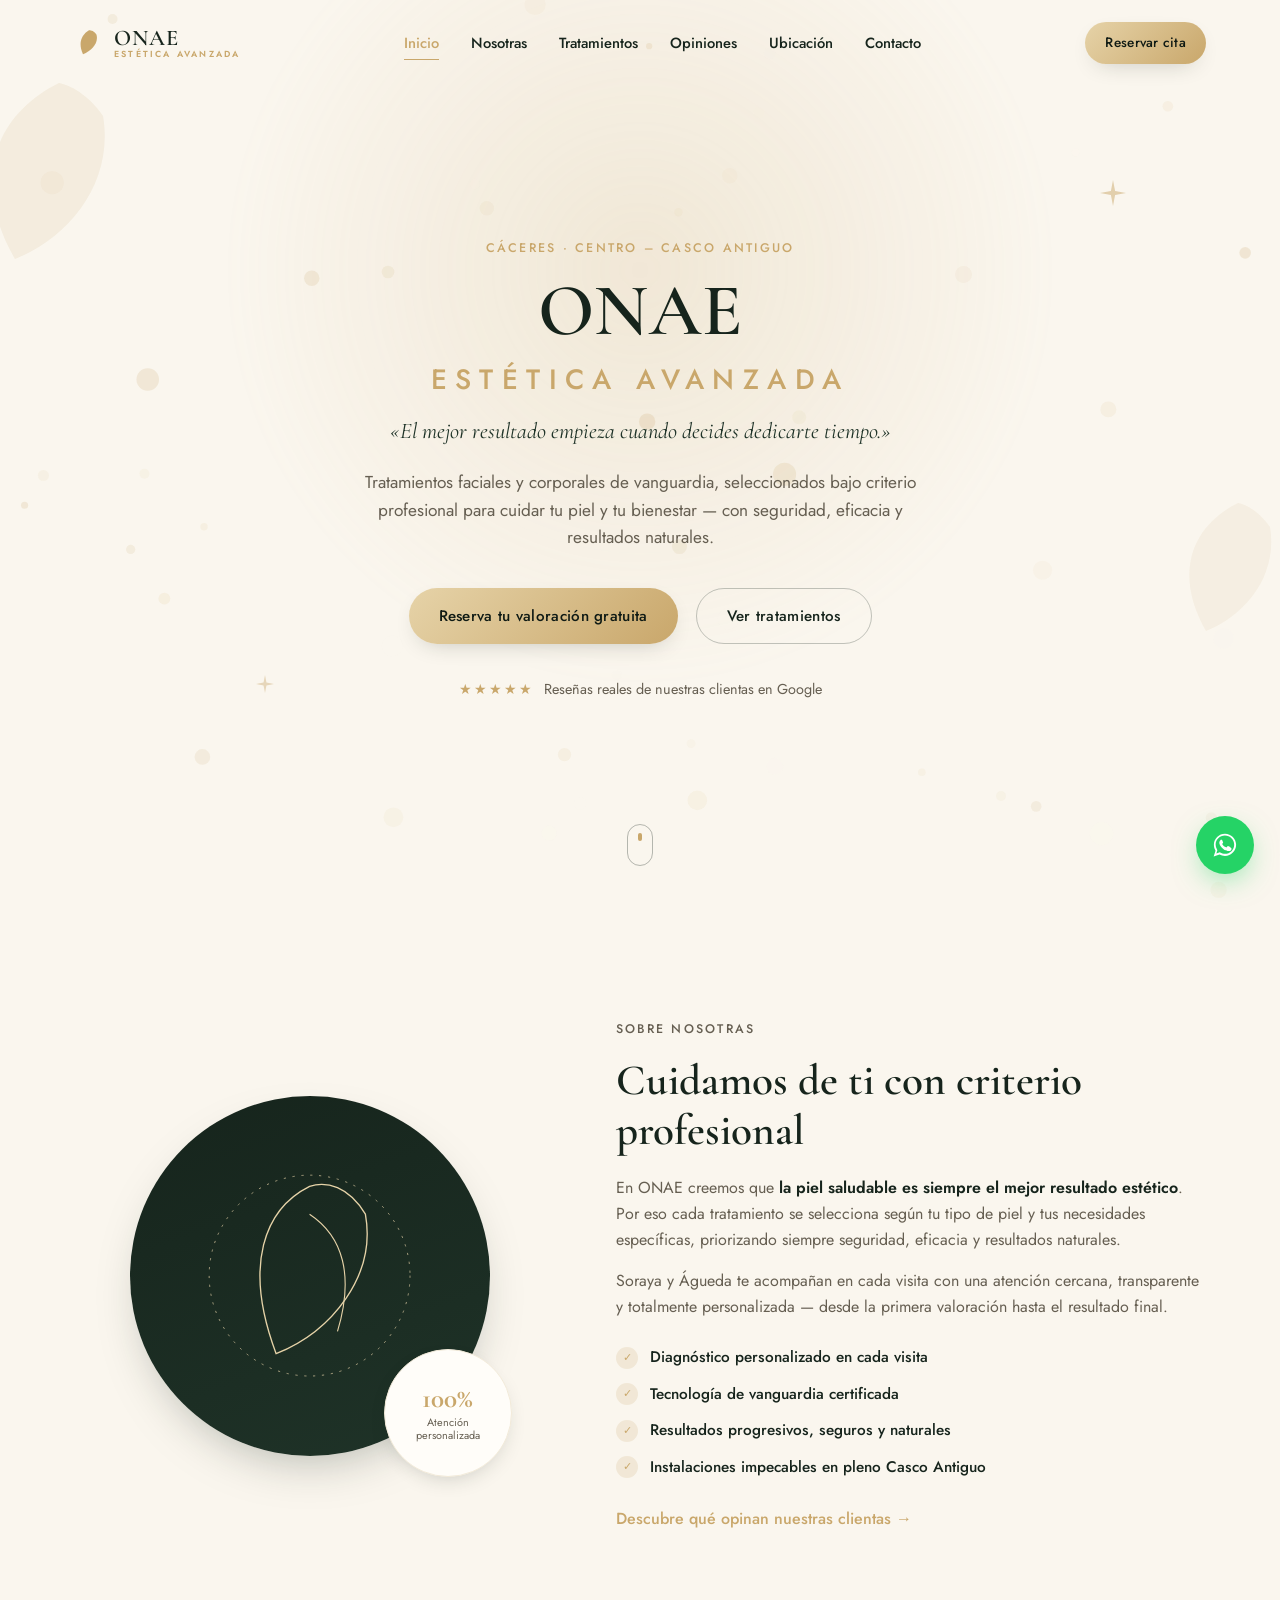
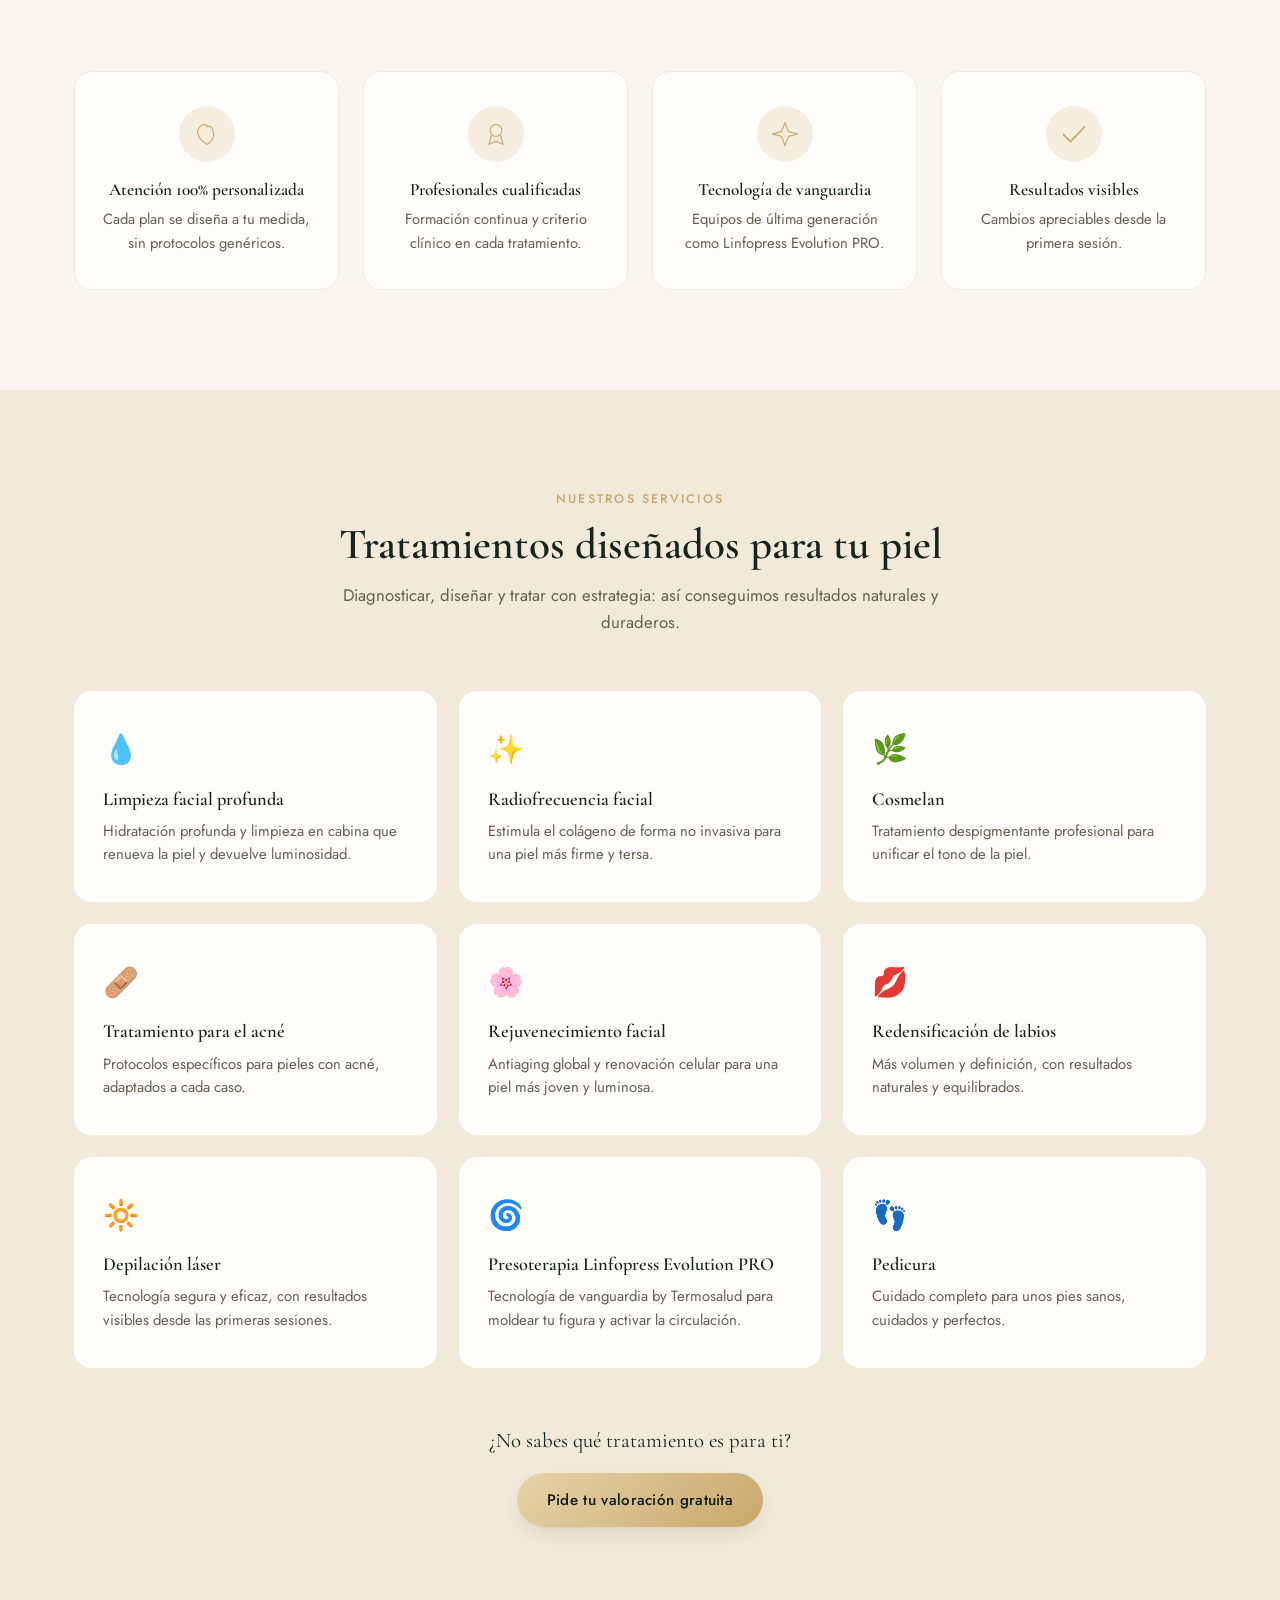
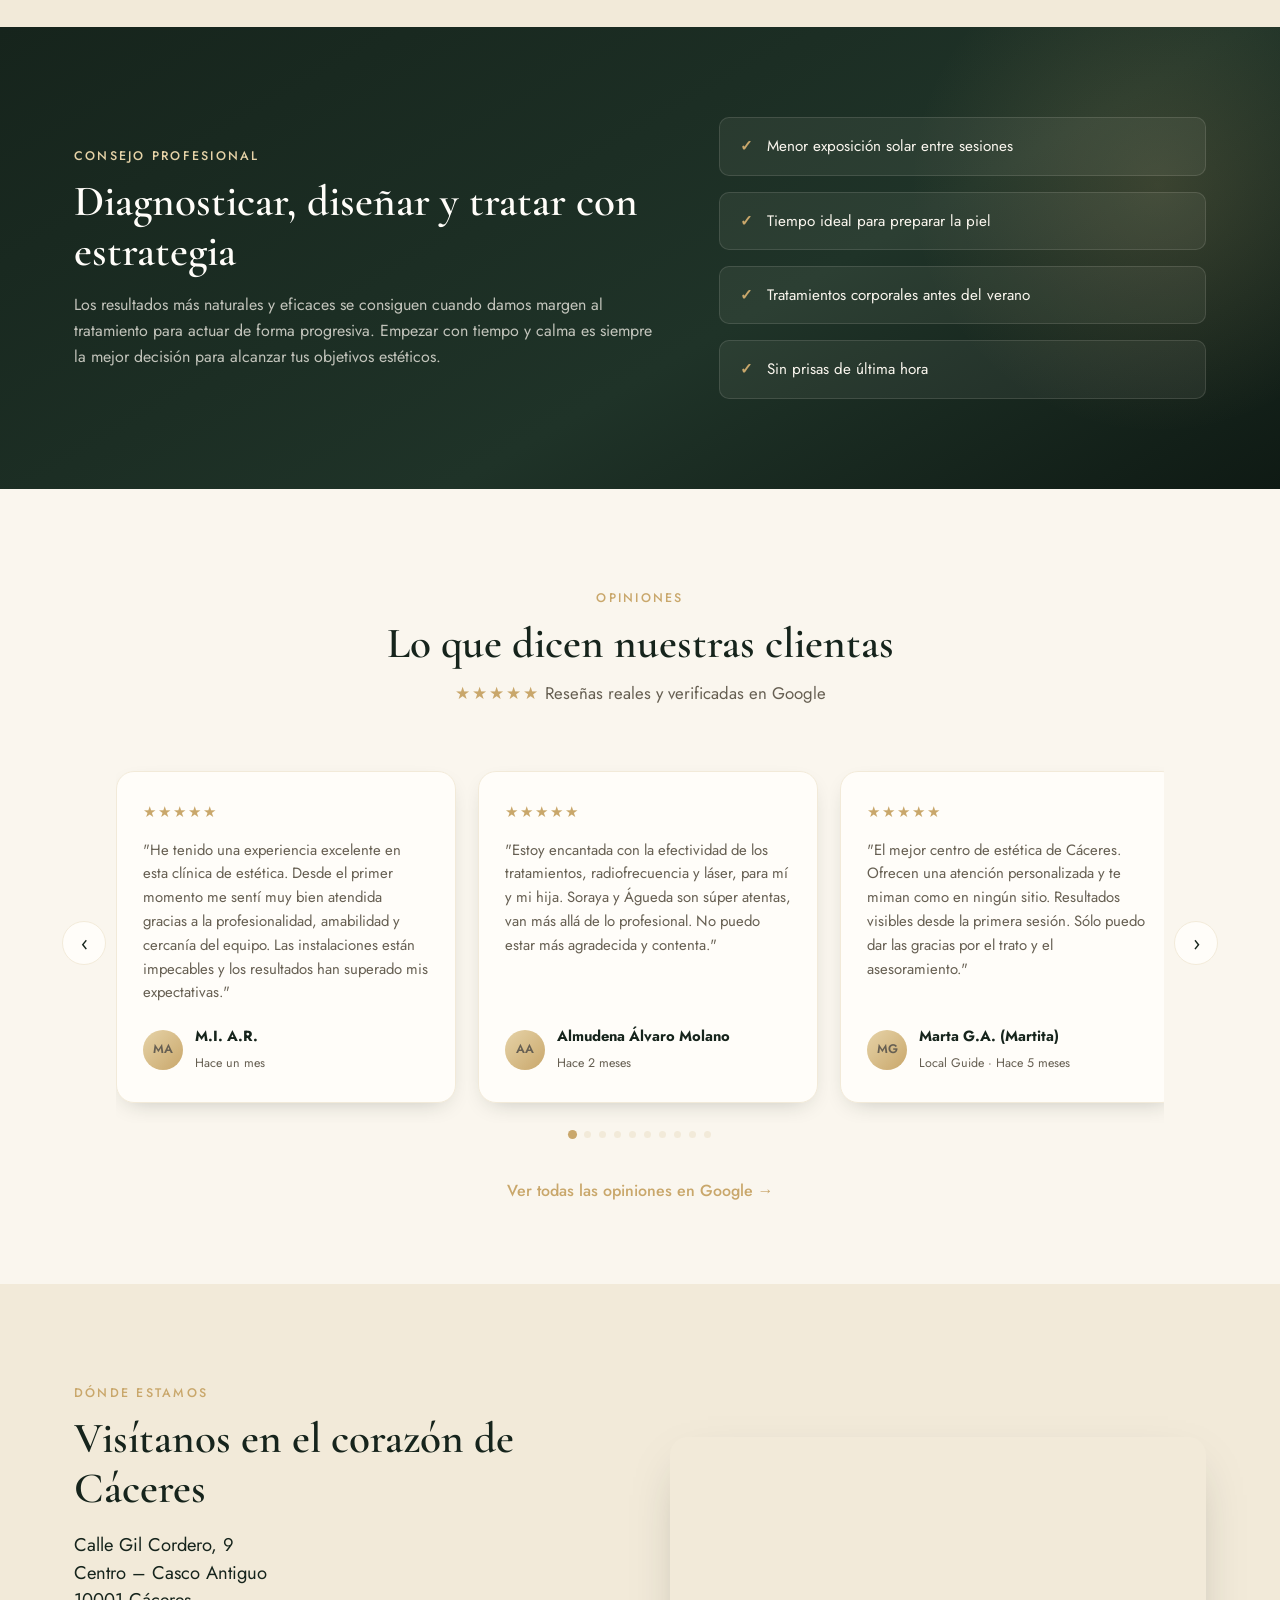
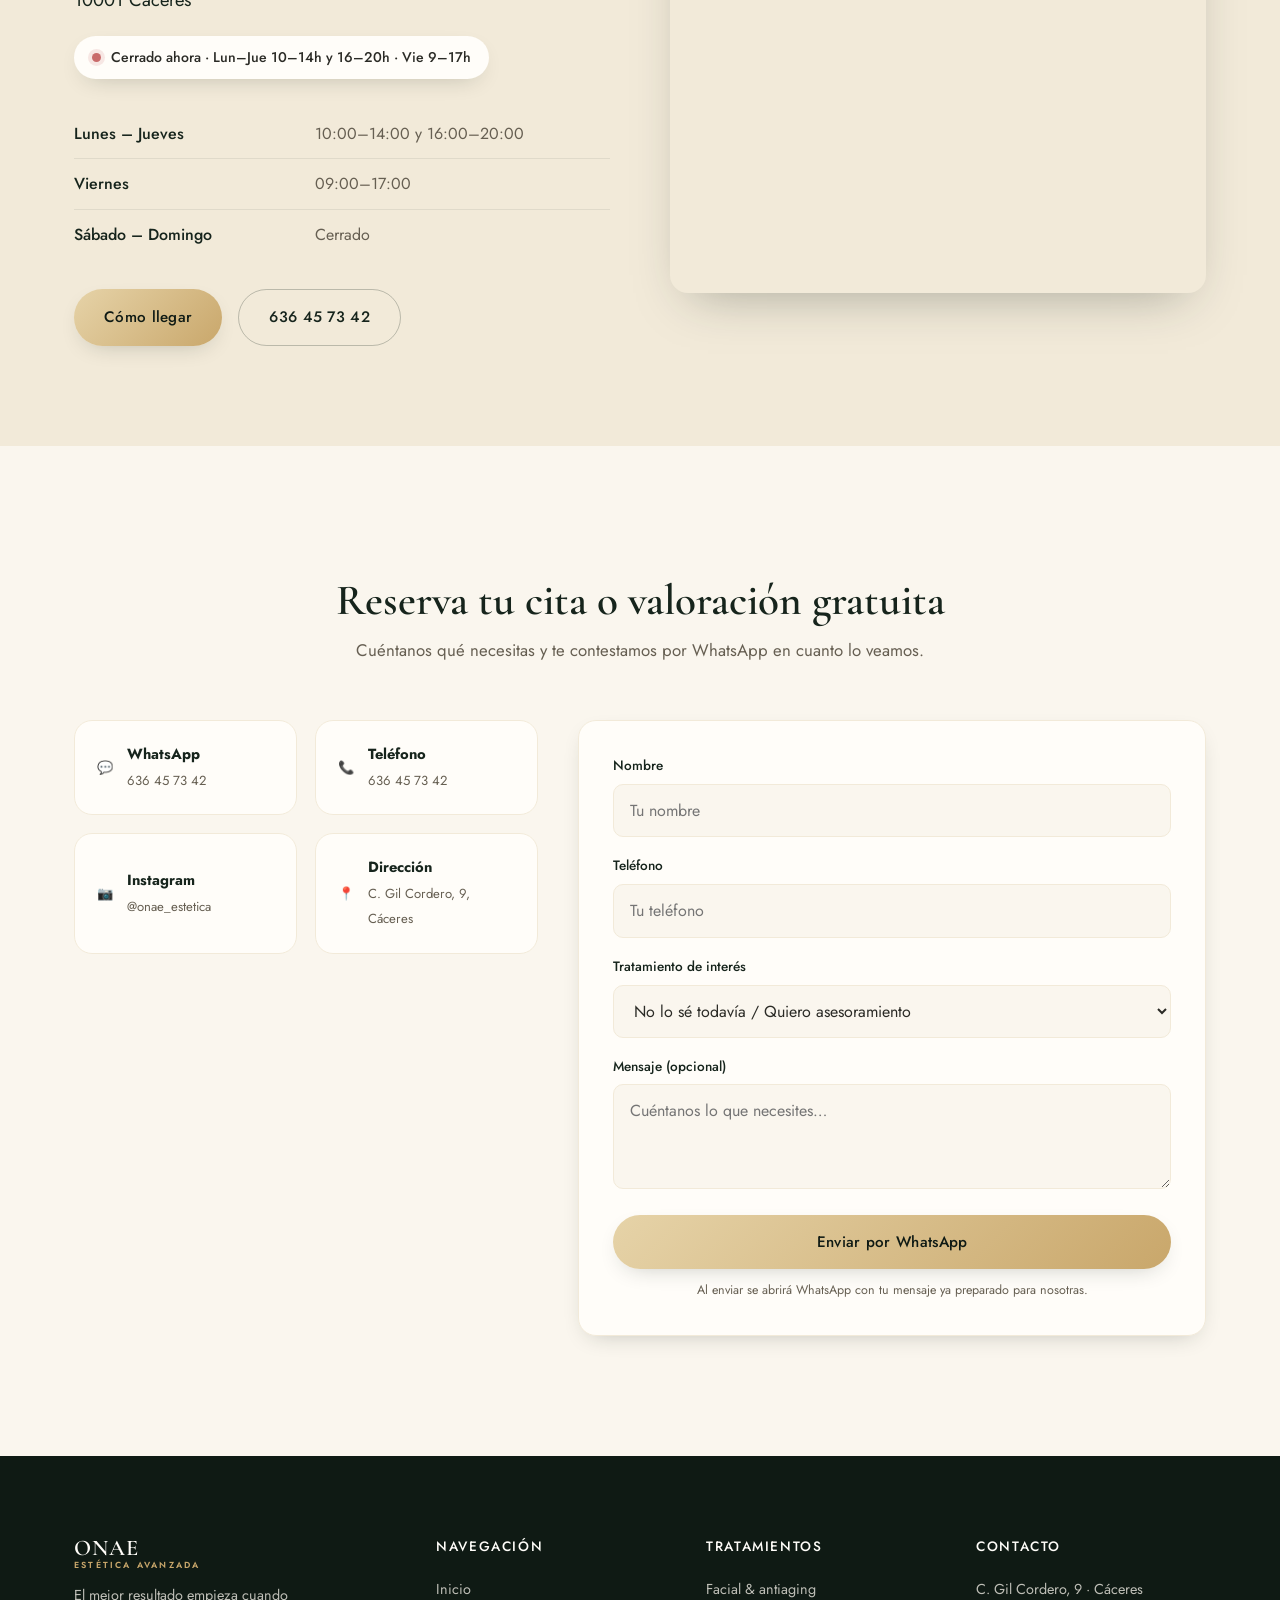
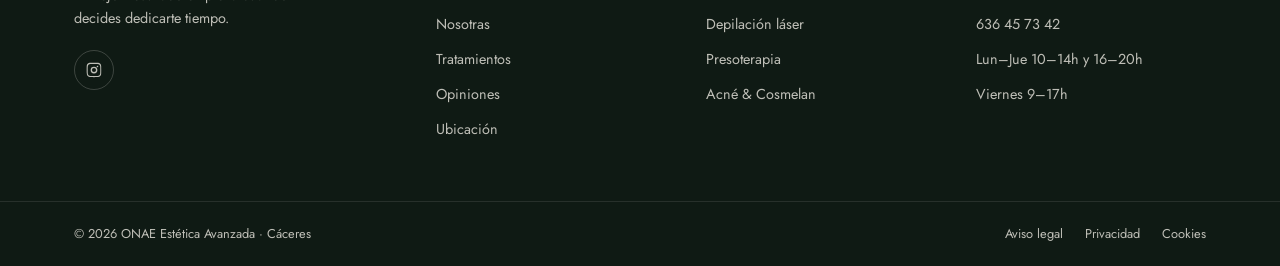
==== commit d259574d: "Add GitHub Pages deployment and finalize contact details Adds a GitHub Actions workflow that publish" ====
--- a/index.html
+++ b/index.html
@@ -8,14 +8,14 @@
 <meta name="keywords" content="estética Cáceres, centro estética avanzada, depilación láser Cáceres, radiofrecuencia facial, tratamiento acné, presoterapia, Cosmelan, ONAE estética">
 <meta name="author" content="ONAE Estética Avanzada">
 <meta name="theme-color" content="#16241c">
-<link rel="canonical" href="https://onae-estetica.example/">
+<link rel="canonical" href="https://cumbrenoortizsaul-eng.github.io/onae-estetica/">
 
 <!-- Open Graph -->
 <meta property="og:type" content="business.business">
 <meta property="og:title" content="ONAE Estética Avanzada | Cáceres">
 <meta property="og:description" content="El mejor resultado empieza cuando decides dedicarte tiempo. Tratamientos faciales y corporales de vanguardia en el corazón de Cáceres.">
 <meta property="og:image" content="assets/og-image.svg">
-<meta property="og:url" content="https://onae-estetica.example/">
+<meta property="og:url" content="https://cumbrenoortizsaul-eng.github.io/onae-estetica/">
 <meta property="og:locale" content="es_ES">
 <meta name="twitter:card" content="summary_large_image">
 <meta name="twitter:title" content="ONAE Estética Avanzada | Cáceres">
@@ -72,7 +72,7 @@
     }
   ],
   "sameAs": ["https://www.instagram.com/onae_estetica/"],
-  "url": "https://onae-estetica.example/"
+  "url": "https://cumbrenoortizsaul-eng.github.io/onae-estetica/"
 }
 </script>
 </head>
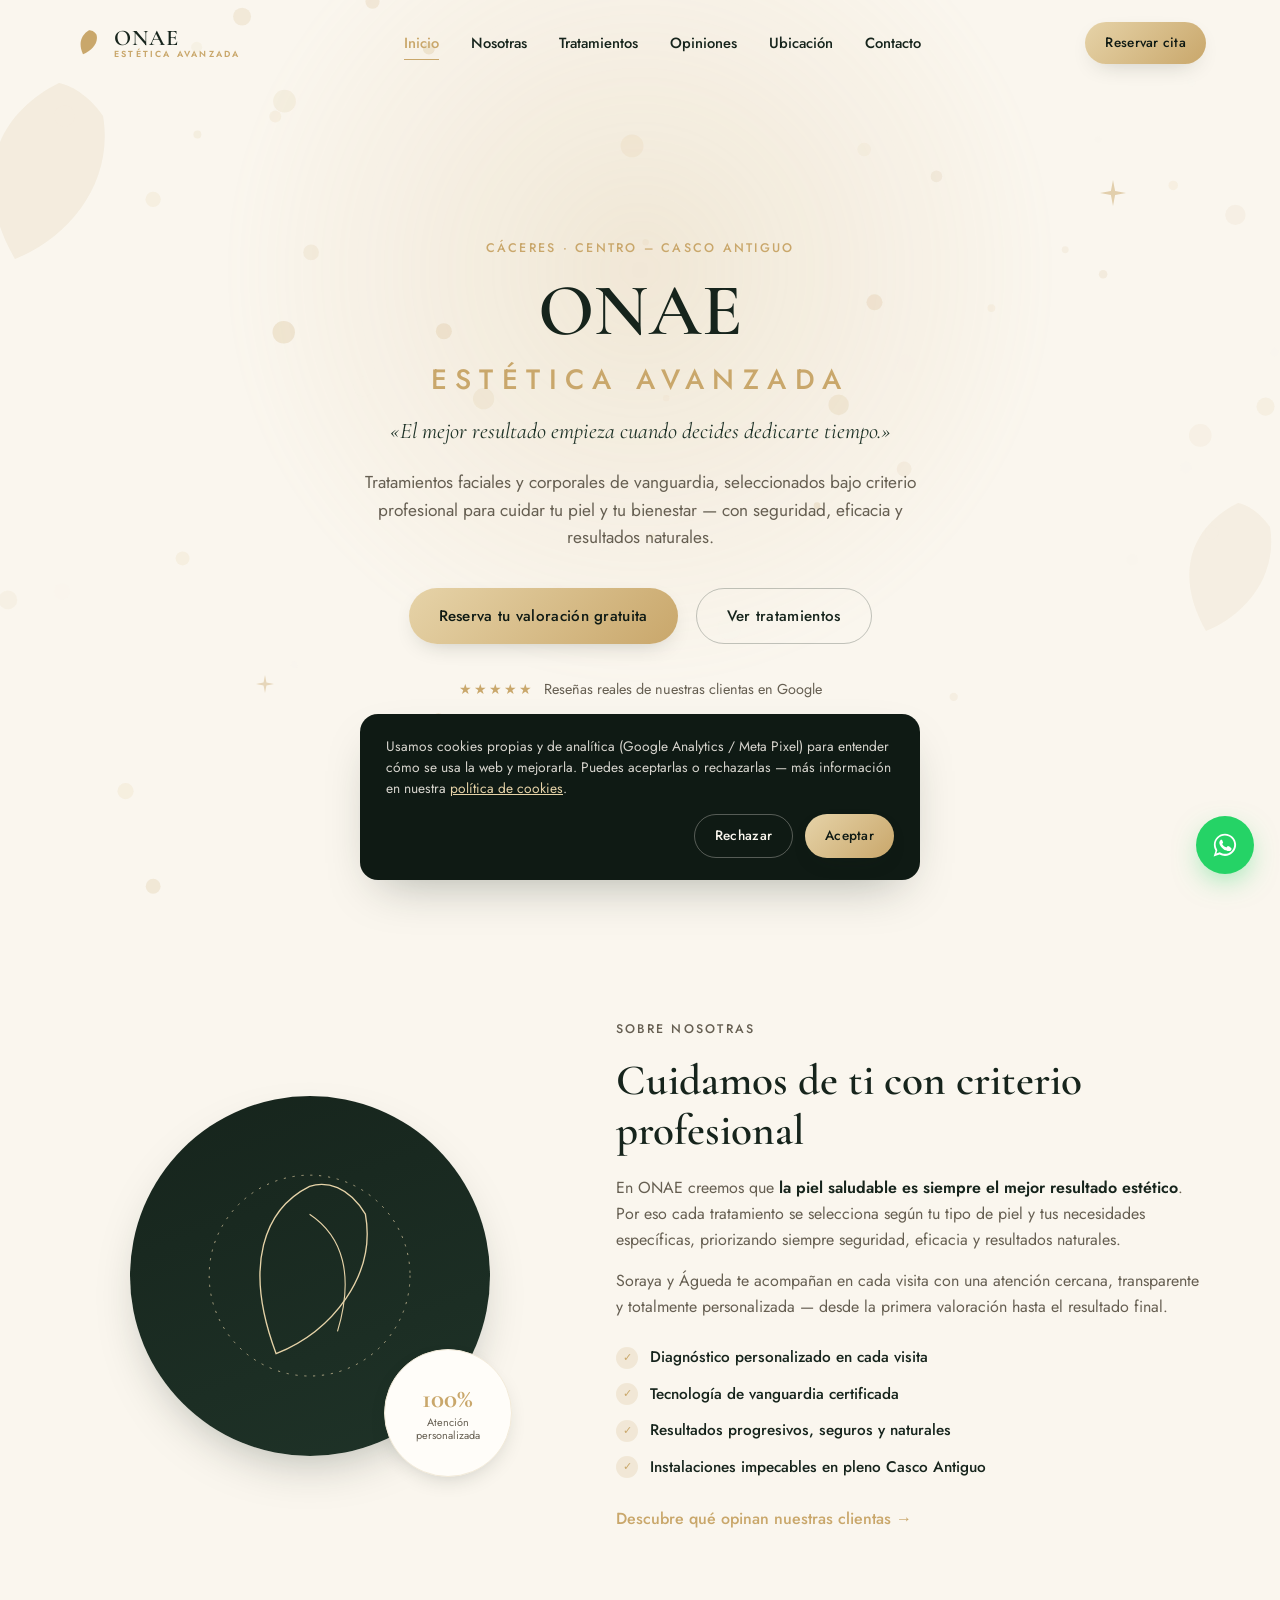
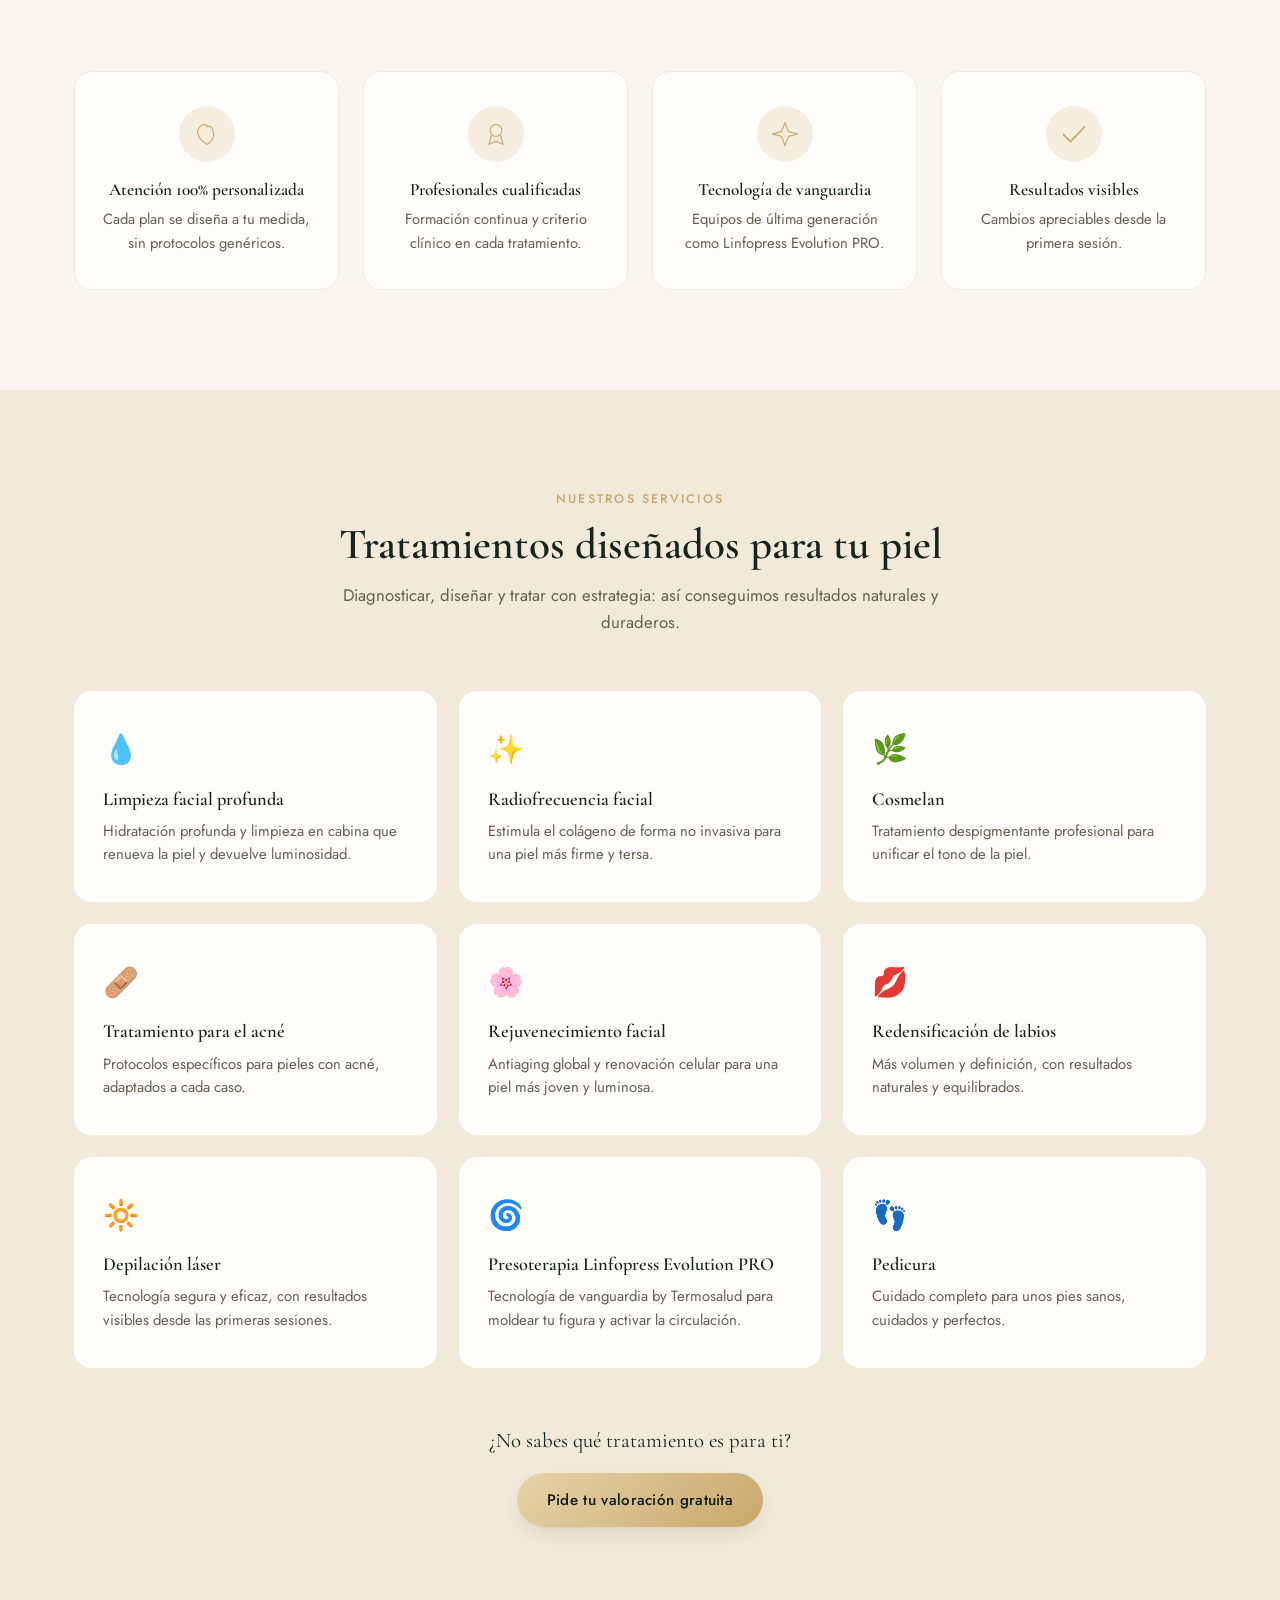
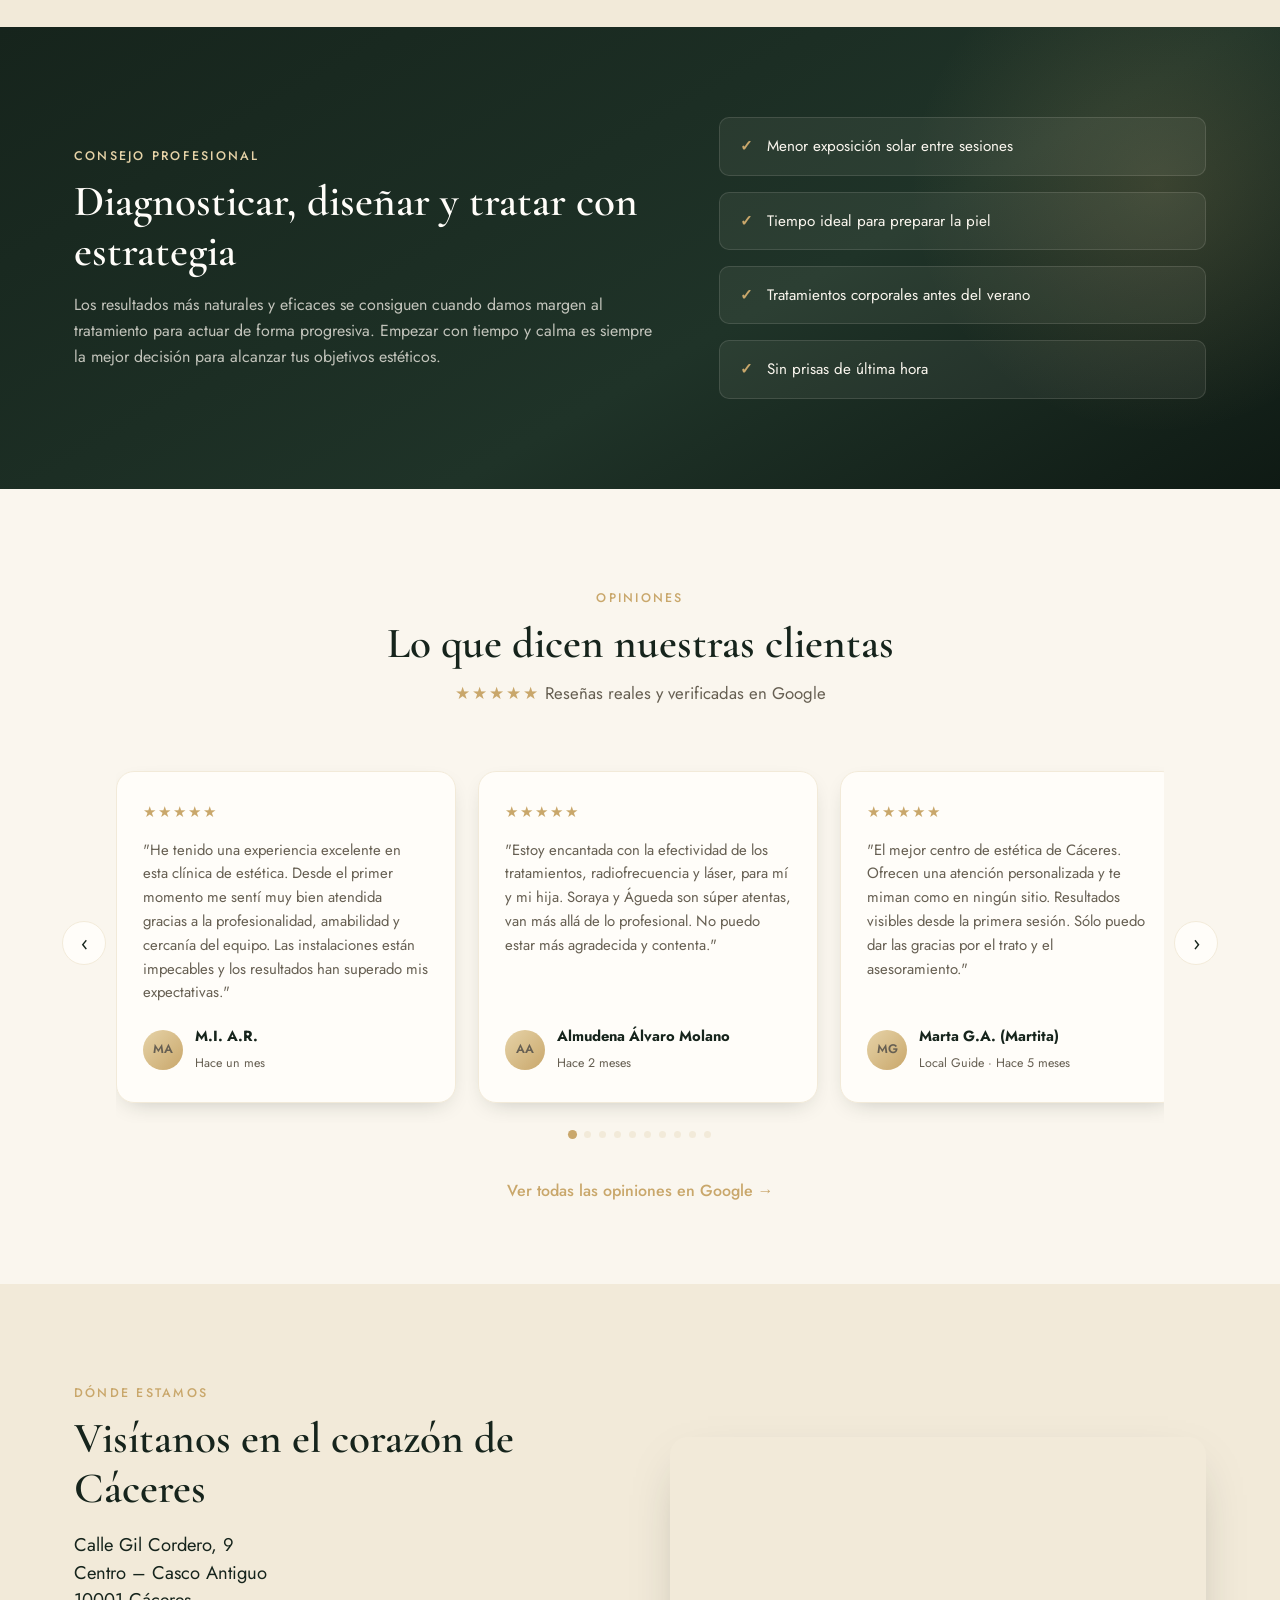
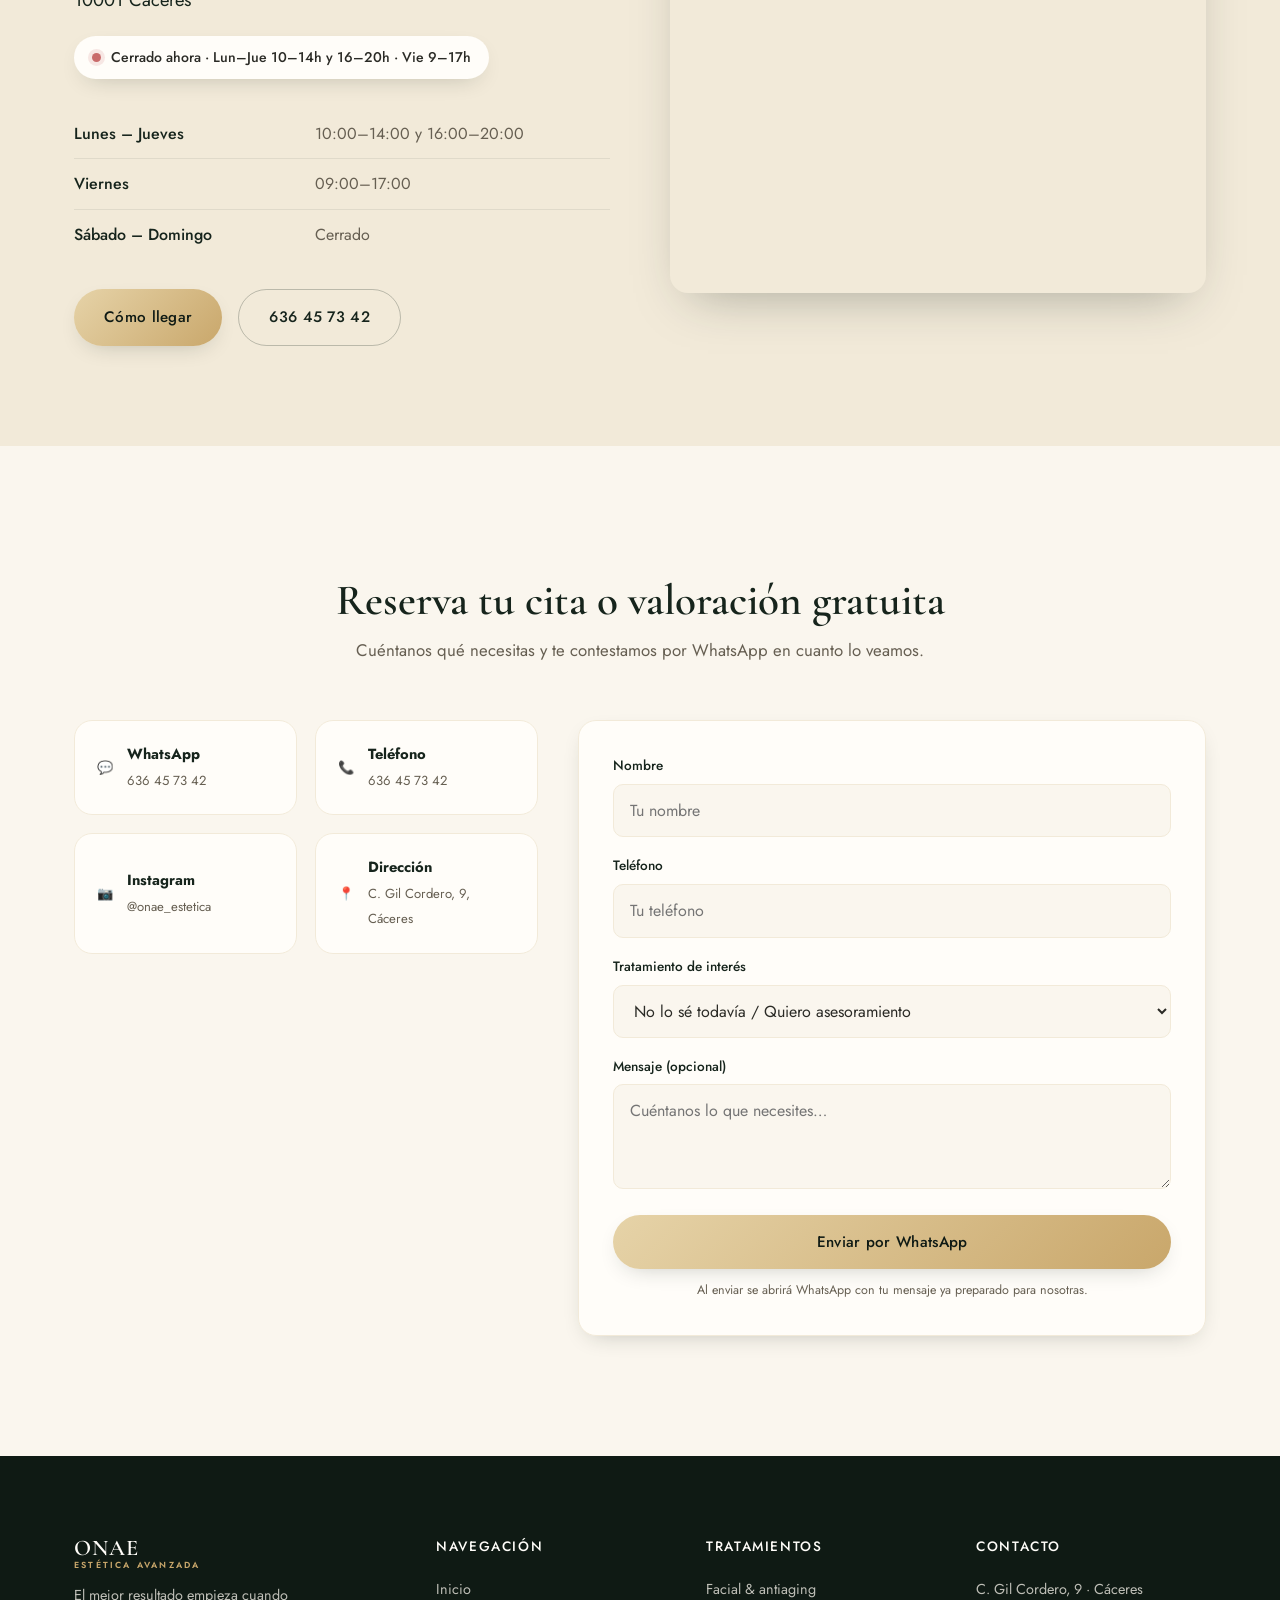
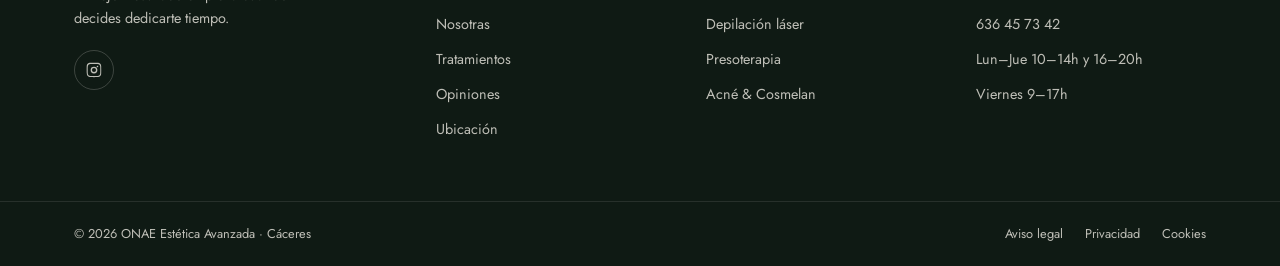
==== commit 411a2b77: "Add cookie consent banner with gated GA4/Meta Pixel scaffold Analytics only load after explicit cons" ====
--- a/index.html
+++ b/index.html
@@ -579,6 +579,14 @@
 
 <button class="back-to-top" id="back-to-top" aria-label="Volver arriba">↑</button>
 
+<div class="cookie-consent" id="cookie-consent">
+  <p>Usamos cookies propias y de analítica (Google Analytics / Meta Pixel) para entender cómo se usa la web y mejorarla. Puedes aceptarlas o rechazarlas — más información en nuestra <a href="legal.html#cookies">política de cookies</a>.</p>
+  <div class="cookie-actions">
+    <button id="cookie-reject" class="btn btn-ghost btn-small">Rechazar</button>
+    <button id="cookie-accept" class="btn btn-primary btn-small">Aceptar</button>
+  </div>
+</div>
+
 <script src="js/main.js"></script>
 </body>
 </html>
--- a/css/style.css
+++ b/css/style.css
@@ -631,6 +631,36 @@
 .back-to-top.visible { opacity: 1; visibility: visible; transform: translateY(0); }
 .back-to-top:hover { background: var(--gold); color: var(--white); }
 
+/* ============ cookie consent ============ */
+.cookie-consent {
+  position: fixed;
+  left: 20px; right: 20px; bottom: -260px;
+  max-width: 560px;
+  margin: 0 auto;
+  background: var(--dark-3);
+  color: var(--cream);
+  border-radius: var(--radius);
+  padding: 22px 26px;
+  box-shadow: var(--shadow);
+  z-index: 200;
+  display: flex;
+  flex-direction: column;
+  gap: 16px;
+  transition: bottom .5s var(--ease);
+}
+.cookie-consent.visible { bottom: 20px; }
+.cookie-consent p { font-size: 0.86rem; color: rgba(250,246,238,.85); margin: 0; line-height: 1.5; }
+.cookie-consent p a { color: var(--gold-light); text-decoration: underline; }
+.cookie-actions { display: flex; gap: 12px; justify-content: flex-end; }
+.cookie-consent .btn-ghost { color: var(--cream); border-color: rgba(250,246,238,.3); }
+.cookie-consent .btn-ghost:hover { background: rgba(250,246,238,.1); border-color: var(--gold); color: var(--cream); }
+
+@media (max-width: 480px) {
+  .cookie-consent { left: 12px; right: 12px; padding: 20px; }
+  .cookie-actions { justify-content: stretch; }
+  .cookie-actions .btn { flex: 1; }
+}
+
 /* ============ responsive ============ */
 @media (max-width: 980px) {
   .about-grid, .location-grid, .contact-grid, .tip-inner { grid-template-columns: 1fr; }
